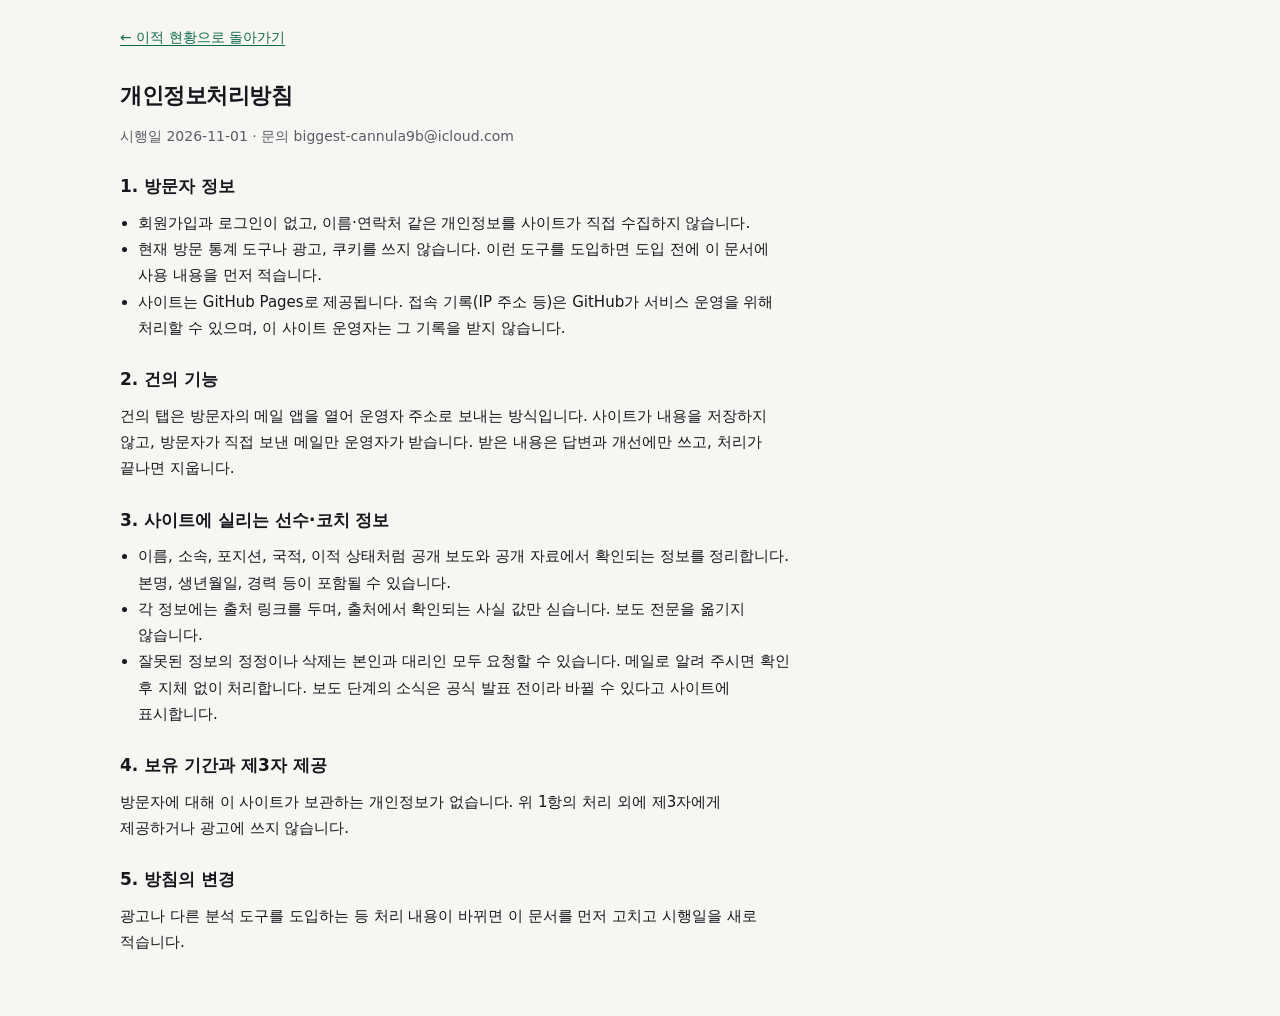
==== privacy/index.html @ 5a1af691 "푸터(출처·비공식 고지·정정 요청), 개인정보처리방침·이용약관 페이지 추가 Co-Authored-By: Claude Sonnet 5.5 <noreply@anthropic.com> " ====
<!doctype html><html lang="ko"><head><meta charset="utf-8"><meta name="viewport" content="width=device-width,initial-scale=1,viewport-fit=cover">
<meta name="robots" content="index,follow">
<meta name="theme-color" content="#F7F6F2" media="(prefers-color-scheme: light)">
<meta name="theme-color" content="#111413" media="(prefers-color-scheme: dark)">
<title>개인정보처리방침 · VCT LFT·FA 현황</title>
<link rel="stylesheet" href="../css/style.css">
</head><body><div class="page"><main class="doc">
<a class="back" href="../">← 이적 현황으로 돌아가기</a>
<h1>개인정보처리방침</h1>
<p class="meta">시행일 2026-11-01 · 문의 biggest-cannula9b@icloud.com</p>

<h2>1. 방문자 정보</h2>
<ul>
<li>회원가입과 로그인이 없고, 이름·연락처 같은 개인정보를 사이트가 직접 수집하지 않습니다.</li>
<li>현재 방문 통계 도구나 광고, 쿠키를 쓰지 않습니다. 이런 도구를 도입하면 도입 전에 이 문서에 사용 내용을 먼저 적습니다.</li>
<li>사이트는 GitHub Pages로 제공됩니다. 접속 기록(IP 주소 등)은 GitHub가 서비스 운영을 위해 처리할 수 있으며, 이 사이트 운영자는 그 기록을 받지 않습니다.</li>
</ul>

<h2>2. 건의 기능</h2>
<p>건의 탭은 방문자의 메일 앱을 열어 운영자 주소로 보내는 방식입니다. 사이트가 내용을 저장하지 않고, 방문자가 직접 보낸 메일만 운영자가 받습니다. 받은 내용은 답변과 개선에만 쓰고, 처리가 끝나면 지웁니다.</p>

<h2>3. 사이트에 실리는 선수·코치 정보</h2>
<ul>
<li>이름, 소속, 포지션, 국적, 이적 상태처럼 공개 보도와 공개 자료에서 확인되는 정보를 정리합니다. 본명, 생년월일, 경력 등이 포함될 수 있습니다.</li>
<li>각 정보에는 출처 링크를 두며, 출처에서 확인되는 사실 값만 싣습니다. 보도 전문을 옮기지 않습니다.</li>
<li>잘못된 정보의 정정이나 삭제는 본인과 대리인 모두 요청할 수 있습니다. 메일로 알려 주시면 확인 후 지체 없이 처리합니다. 보도 단계의 소식은 공식 발표 전이라 바뀔 수 있다고 사이트에 표시합니다.</li>
</ul>

<h2>4. 보유 기간과 제3자 제공</h2>
<p>방문자에 대해 이 사이트가 보관하는 개인정보가 없습니다. 위 1항의 처리 외에 제3자에게 제공하거나 광고에 쓰지 않습니다.</p>

<h2>5. 방침의 변경</h2>
<p>광고나 다른 분석 도구를 도입하는 등 처리 내용이 바뀌면 이 문서를 먼저 고치고 시행일을 새로 적습니다.</p>

</main></div></body></html>
---- css/style.css ----
:root{color-scheme:light} body{margin:0} [hidden]{display:none!important} img{max-width:100%}
/* 방향: 이적 원장(ledger). 종이빛 바탕에 짙은 잉크, 강조는 기존 초록 하나. 장식 대신 굵기 차이와 상태 띠·기호로 훑어 읽게 한다.
   토큰: 글자(--fs-*), 간격(--sp-*), 모서리(--r-*), 터치(--tap), 색. 아래 규칙은 이 변수만 쓴다. 자세한 이유는 docs/design-brief.md. */
:root {
  --fs-1: 13px; --fs-2: 14px; --fs-3: 15px; --fs-4: 17px; --fs-5: 22px; --fs-6: 28px;
  --sp-1: 4px; --sp-2: 8px; --sp-3: 12px; --sp-4: 16px; --sp-5: 24px; --sp-6: 32px; --sp-7: 48px;
  --r-1: 4px; --r-2: 8px; --r-pill: 999px;
  --tap: 36px;
  --wrap: 1040px;
  /* 웹폰트 없이 설치된 한글 글꼴을 쓴다. 외부 요청이 없어 글꼴 때문에 늦거나 바뀌어 보이지 않는다. */
  --font: "Pretendard Variable", "Pretendard", "Apple SD Gothic Neo", "Malgun Gothic", "Noto Sans KR", system-ui, -apple-system, "Segoe UI", sans-serif;
  --mono: ui-monospace, "SFMono-Regular", "Cascadia Mono", Consolas, "Liberation Mono", monospace;

  --bg: #F7F6F2;
  --surface: #FFFFFF;
  --ink: #16181D;
  --mute: #575D66;
  --line: #DEDAD1;
  --accent: #0E6B4E;
  --on-accent: #FFFFFF;
  --open-bg: #FCEBC4; --open-fg: #6B4300; --open-rail: #C08400;
  --signed-bg: #D5EFE2; --signed-fg: #0A5A3A; --signed-rail: #0E6B4E;
  --left-bg: #E4E7EB; --left-fg: #3C4A53; --left-rail: #7B8794;
  --warn-bg: #FBE3DD; --warn-fg: #8A2A12;
}
@media (prefers-color-scheme: dark) {
  :root:not([data-theme="light"]) {
    --bg: #111413; --surface: #1A1E1C; --ink: #E9ECEA; --mute: #A3ABA6; --line: #2E3531;
    --accent: #5FD3A6; --on-accent: #0B1F17;
    --open-bg: #3B2D0C; --open-fg: #F4C873; --open-rail: #E0A93A;
    --signed-bg: #123B2B; --signed-fg: #7ADBAE; --signed-rail: #5FD3A6;
    --left-bg: #262E35; --left-fg: #B8C6CF; --left-rail: #8796A3;
    --warn-bg: #43201A; --warn-fg: #F7B4A3;
    color-scheme: dark;
  }
}
:root[data-theme="dark"] {
  --bg: #111413; --surface: #1A1E1C; --ink: #E9ECEA; --mute: #A3ABA6; --line: #2E3531;
  --accent: #5FD3A6; --on-accent: #0B1F17;
  --open-bg: #3B2D0C; --open-fg: #F4C873; --open-rail: #E0A93A;
  --signed-bg: #123B2B; --signed-fg: #7ADBAE; --signed-rail: #5FD3A6;
  --left-bg: #262E35; --left-fg: #B8C6CF; --left-rail: #8796A3;
  --warn-bg: #43201A; --warn-fg: #F7B4A3;
  color-scheme: dark;
}

body {
  background: var(--bg);
  color: var(--ink);
  font-family: var(--font);
  font-size: var(--fs-3);
  line-height: 1.6;
  word-break: keep-all;
  -webkit-text-size-adjust: 100%;
  padding-block: var(--sp-5) var(--sp-7);
  padding-left: max(var(--sp-4), env(safe-area-inset-left, 0px));
  padding-right: max(var(--sp-4), env(safe-area-inset-right, 0px));
}
.page { max-width: var(--wrap); margin-inline: auto; display: flex; flex-direction: column; gap: var(--sp-4); }
a { color: var(--accent); text-underline-offset: 3px; }
button, input, select { font: inherit; color: inherit; }
button { cursor: pointer; }
:focus-visible { outline: 3px solid var(--accent); outline-offset: 2px; }
@media (prefers-reduced-motion: reduce) { * { scroll-behavior: auto !important; transition: none !important; } }
time, .date { font-variant-numeric: tabular-nums; }

/* ── 머리: 사이트 제목 한 줄과 기준 시각 */
.top { display: flex; flex-wrap: wrap; align-items: baseline; gap: 0 var(--sp-3); }
.site { margin: 0; font-size: var(--fs-5); font-weight: 800; line-height: 1.3; letter-spacing: -0.02em; }
p.site { font-size: var(--fs-2); font-weight: 700; color: var(--mute); letter-spacing: 0; }
.lede { margin: 0; color: var(--mute); font-size: var(--fs-2); }
.lede .more { display: none; }

/* ── 탭: 목록을 내려도 위에 붙어 있다 */
.tabs { position: sticky; top: 0; z-index: 5; display: flex; gap: 0 var(--sp-5); background: var(--bg); border-bottom: 1px solid var(--line); overflow-x: auto; scrollbar-width: none; }
.tabs::-webkit-scrollbar { display: none; }
.tab { flex: none; min-height: 44px; background: none; border: 0; border-bottom: 3px solid transparent; padding: 0 1px; font-size: var(--fs-4); color: var(--mute); font-weight: 500; white-space: nowrap; }
.tab:hover { color: var(--ink); }
.tab[aria-pressed="true"] { color: var(--ink); font-weight: 700; border-bottom-color: var(--accent); }
.tab .n { margin-left: var(--sp-1); font-size: var(--fs-1); font-weight: 400; font-variant-numeric: tabular-nums; }

/* ── 필터: 두 줄. 1줄 상태 칩 + 검색, 2줄 지역 칩 + 정렬 */
.filters { display: flex; flex-direction: column; gap: var(--sp-2); }
.bar { display: flex; flex-wrap: wrap; gap: var(--sp-2) var(--sp-4); align-items: center; justify-content: space-between; }
.chips { display: flex; flex-wrap: wrap; gap: var(--sp-2); min-width: 0; }
.chip { display: inline-flex; align-items: center; gap: 6px; min-height: var(--tap); padding: 0 var(--sp-3); background: var(--surface); border: 1px solid var(--line); border-radius: var(--r-pill); font-size: var(--fs-2); color: var(--ink); white-space: nowrap; }
.chip:hover { border-color: var(--mute); }
.chip[aria-pressed="true"] { background: var(--ink); border-color: var(--ink); color: var(--bg); font-weight: 700; }
.chip .n { font-size: var(--fs-1); font-variant-numeric: tabular-nums; }
.chip .n.new { padding: 0 6px; border-radius: var(--r-pill); background: var(--accent); color: var(--on-accent); font-weight: 700; }
.sum::before { font-size: var(--fs-1); }
.sum.open::before { content: "○"; content: "○" / ""; color: var(--open-fg); }
.sum.signed::before { content: "✓"; content: "✓" / ""; color: var(--signed-fg); }
.sum.left::before { content: "→"; content: "→" / ""; color: var(--left-fg); }
.sum[aria-pressed="true"]::before { color: inherit; }
.search { flex: 0 1 18rem; min-width: 0; width: 100%; min-height: var(--tap); box-sizing: border-box; background: var(--surface); border: 1px solid var(--mute); border-radius: var(--r-1); padding: 0 var(--sp-3) 0 34px; font-size: var(--fs-2);
  background-image: url("data:image/svg+xml,%3Csvg xmlns='http://www.w3.org/2000/svg' width='16' height='16' fill='none' stroke='%23888' stroke-width='2'%3E%3Ccircle cx='7' cy='7' r='5'/%3E%3Cpath d='M11 11l4 4'/%3E%3C/svg%3E"); background-repeat: no-repeat; background-position: 11px 50%; }
.search::placeholder { color: var(--mute); }

/* ── 목록 머리: 지역(또는 날짜)은 탭 아래에 붙고, 팀 머리는 인원 수와 함께 항상 같은 모양 */
.rh { position: sticky; top: 45px; z-index: 4; display: flex; flex-wrap: wrap; align-items: baseline; gap: 0 var(--sp-2); margin: var(--sp-5) 0 0; padding: var(--sp-2) 0; background: var(--bg); border-bottom: 2px solid var(--ink); scroll-margin-top: 45px; }
#view > .rh:first-child, .hint + .rh, .kind + .rh { margin-top: var(--sp-2); }
.rh h2 { margin: 0; font-size: var(--fs-4); font-weight: 800; }
.rh .en, .rh .n { color: var(--mute); font-size: var(--fs-1); }
.rh .n { margin-left: auto; font-variant-numeric: tabular-nums; }
.kind { margin: var(--sp-6) 0 0; font-size: var(--fs-2); font-weight: 700; letter-spacing: .04em; color: var(--mute); }
.hint { margin: 0; color: var(--mute); font-size: var(--fs-2); }
.th { display: flex; align-items: baseline; gap: var(--sp-2); margin: 0; padding: var(--sp-4) 0 var(--sp-1); font-size: var(--fs-2); font-weight: 700; color: var(--mute); letter-spacing: .02em; }
.th a { color: var(--ink); text-decoration: none; }
.th a:hover { text-decoration: underline; }
.th .n { font-weight: 400; font-size: var(--fs-1); font-variant-numeric: tabular-nums; }
/* 팀 공통 배경: 팀 머리 아래 한 번. 왼쪽 선으로 묶고 본문은 --fs-2 로 줄인다. */
.tnote { max-width: 72ch; margin: 0 0 var(--sp-2); padding-left: var(--sp-3); border-left: 2px solid var(--line); color: var(--mute); font-size: var(--fs-2); }
.tnote .detail { margin: 0; font-size: var(--fs-2); line-height: 1.6; }
.tnote .srcs { margin-top: var(--sp-1); }
.tnote + .list > .row:first-child { border-top: 0; }
.tlink { color: var(--mute); font-size: var(--fs-1); }
/* 이동 경로: 출발 → 도착. 도착 팀과 화살표는 한 묶음이라 줄이 바뀌어도 떨어지지 않는다. */
.route { display: block; margin-top: 2px; color: var(--mute); font-size: var(--fs-2); overflow-wrap: anywhere; }
.route a { color: inherit; text-decoration: none; }
.route a:hover { text-decoration: underline; text-underline-offset: 3px; }
.r-from { color: var(--mute); }
.r-next { white-space: nowrap; }
.r-arrow { margin: 0 var(--sp-1); }
.r-to { color: var(--ink); font-weight: 700; }
.r-tag { margin-left: var(--sp-1); padding: 0 6px; border: 1px solid var(--line); border-radius: var(--r-1); font-size: var(--fs-1); }
.dp-route { margin: var(--sp-1) 0 0; font-size: var(--fs-4); font-weight: 700; }
.dp-route .route { margin: 0; font-size: inherit; }
/* 스크린 리더에만 읽힌다. */
.sr { position: absolute; width: 1px; height: 1px; overflow: hidden; clip: rect(0 0 0 0); clip-path: inset(50%); white-space: nowrap; }
.list { list-style: none; margin: 0; padding: 0; }

/* ── 행: 왼쪽 띠(상태색) | 이름·메타 | 상태·날짜, 아래에 본문과 출처 줄 */
.row { position: relative; display: grid; grid-template-columns: minmax(0, 1fr) auto; gap: 2px var(--sp-4); align-items: baseline; padding: var(--sp-3) 0 var(--sp-3) var(--sp-4); border-top: 1px solid var(--line); }
.th + .list > .row:first-child, .rh + .list > .row:first-child { border-top: 0; }
.row::before { content: ""; position: absolute; left: 0; top: var(--sp-3); bottom: var(--sp-3); width: 3px; border-radius: 2px; background: var(--rail, var(--line)); }
.row.s-open { --rail: var(--open-rail); }
.row.s-signed { --rail: var(--signed-rail); }
.row.s-reported { --rail: var(--mute); }
.row.s-left { --rail: var(--left-rail); }
.main { min-width: 0; overflow-wrap: anywhere; }
.name { font-size: var(--fs-4); font-weight: 700; }
.team, .reg { margin-left: var(--sp-2); color: var(--mute); font-size: var(--fs-2); }
.meta { display: block; color: var(--mute); font-size: var(--fs-2); }
a.name { color: inherit; text-decoration: none; }
a.team { color: var(--mute); text-decoration: none; }
a.name:hover, a.team:hover { text-decoration: underline; text-underline-offset: 3px; }
.state { display: flex; flex-wrap: wrap; justify-content: flex-end; align-items: center; gap: var(--sp-1) var(--sp-2); text-align: right; }
.pill { display: inline-flex; align-items: center; gap: 5px; padding: 1px 10px; border-radius: var(--r-pill); font-size: var(--fs-1); font-weight: 700; line-height: 1.6; background: var(--bg-c); color: var(--fg-c); }
.pill.open { --bg-c: var(--open-bg); --fg-c: var(--open-fg); }
.pill.open::before { content: "○"; content: "○" / ""; }
.pill.signed { --bg-c: var(--signed-bg); --fg-c: var(--signed-fg); }
.pill.signed::before { content: "✓"; content: "✓" / ""; }
/* 합류 보도: 확정 초록을 쓰지 않고 중립색 점선 테두리 + ◇ */
.pill.signed.reported { --bg-c: transparent; --fg-c: var(--ink); outline: 1px dashed var(--mute); outline-offset: -1px; }
.pill.signed.reported::before { content: "◇"; content: "◇" / ""; }
.pill.left { --bg-c: var(--left-bg); --fg-c: var(--left-fg); }
.pill.left::before { content: "→"; content: "→" / ""; }
.pill.unknown { --bg-c: transparent; --fg-c: var(--ink); outline: 1px dashed var(--ink); outline-offset: -1px; }
.pill.unknown::before { content: "?"; content: "?" / ""; }
.tag { font-size: var(--fs-1); color: var(--mute); border: 1px solid var(--line); border-radius: var(--r-1); padding: 0 6px; }
.date { font-size: var(--fs-1); color: var(--mute); }
.date.new { color: var(--accent); font-weight: 700; }
.date.new::before { content: ""; display: inline-block; width: 7px; height: 7px; margin-right: 6px; border-radius: 50%; background: currentColor; vertical-align: 1px; }
.detail { grid-column: 1 / -1; margin: var(--sp-1) 0 0; max-width: 72ch; font-size: var(--fs-3); line-height: 1.65; overflow-wrap: anywhere; }
/* 출처 줄: 본문에서 떼어 낸 출처·시각·교차 확인과 출처 링크 */
.srcs { grid-column: 1 / -1; display: flex; flex-wrap: wrap; align-items: center; gap: var(--sp-1) var(--sp-2); margin: var(--sp-1) 0 0; font-size: var(--fs-1); color: var(--mute); }
.srcs > * { display: inline-flex; flex-wrap: wrap; align-items: baseline; gap: 4px; }
.srcs b { font-weight: 700; }
.srcs a { color: var(--accent); }
.srcs > * + *::before { content: "·"; content: "·" / ""; margin-right: var(--sp-1); }

/* 지켜볼 팀: 종류 배지, 확정 도장, 확인 날짜 */
.row.watch { padding-left: 0; }
.row.watch::before { display: none; }
.wk { display: inline-block; margin-right: var(--sp-2); padding: 0 8px; border-radius: var(--r-1); font-size: var(--fs-1); font-weight: 700; vertical-align: 2px; background: var(--left-bg); color: var(--left-fg); }
.wk.withdraw { background: var(--warn-bg); color: var(--warn-fg); }
.wk.dropped { background: var(--open-bg); color: var(--open-fg); }
.wk.joining { background: var(--signed-bg); color: var(--signed-fg); }
.ok { display: inline-flex; align-items: center; gap: 4px; padding: 0 8px; border: 2px solid var(--accent); border-radius: var(--r-1); color: var(--accent); font-size: var(--fs-1); font-weight: 800; }
.ok::before { content: "✓"; content: "✓" / ""; }
.chk { font-family: var(--mono); font-size: var(--fs-1); color: var(--mute); }
.lbl { display: inline-block; margin-right: var(--sp-2); padding: 0 6px; border: 1px solid var(--line); border-radius: var(--r-1); font-size: var(--fs-1); font-weight: 700; color: var(--mute); }

/* 일정 */
.row.sch { grid-template-columns: 11rem minmax(0, 1fr); padding-left: 0; }
.row.sch::before { display: none; }
.row.sch .when { font-weight: 700; font-variant-numeric: tabular-nums; overflow-wrap: anywhere; }
.row.sch .detail { grid-column: 2; margin: 0; }
.row.sch .detail .src { color: var(--mute); font-size: var(--fs-1); }
.dd { display: inline-block; margin-top: var(--sp-1); padding: 0 7px; border-radius: var(--r-1); font-size: var(--fs-1); font-weight: 700; background: var(--left-bg); color: var(--left-fg); }
.dd.soon { background: var(--open-bg); color: var(--open-fg); }
.dd.now { background: var(--accent); color: var(--on-accent); }
.row.sch .when .dd { display: table; }
.row.sch.past .when, .row.sch.past .detail { opacity: .65; }

.empty { margin-top: var(--sp-5); padding-top: var(--sp-3); border-top: 2px solid var(--ink); color: var(--mute); }
.notes { border-top: 1px solid var(--line); padding-top: var(--sp-3); color: var(--mute); font-size: var(--fs-2); }
.notes ul { margin: 0; padding-left: 1.1em; display: flex; flex-direction: column; gap: var(--sp-1); }
.note-lfx { display: none; }
.site-foot { border-top: 1px solid var(--line); padding-top: var(--sp-3); padding-bottom: 56px; color: var(--mute); font-size: var(--fs-1); line-height: 1.6; display: flex; flex-direction: column; gap: var(--sp-2); }
.site-foot p { margin: 0; }
.site-foot .legal { font-size: var(--fs-2); }
.doc { max-width: 680px; line-height: 1.75; }
.doc h1 { font-size: var(--fs-5); margin: 0 0 var(--sp-2); letter-spacing: -0.02em; }
.doc h2 { font-size: var(--fs-4); margin: var(--sp-5) 0 var(--sp-2); }
.doc p, .doc ul { margin: 0 0 var(--sp-3); }
.doc ul { padding-left: 1.2em; }
.doc .meta { color: var(--mute); font-size: var(--fs-2); }
.doc .back { display: inline-block; margin-bottom: var(--sp-4); }

/* 건의 */
.sg { display: flex; flex-direction: column; gap: var(--sp-4); max-width: 560px; margin-top: var(--sp-2); }
.sg label { display: flex; flex-direction: column; gap: 6px; font-weight: 700; font-size: var(--fs-2); }
.sg select, .sg textarea, .sg input { width: 100%; min-height: var(--tap); box-sizing: border-box; background: var(--surface); border: 1px solid var(--mute); border-radius: var(--r-1); padding: 9px 11px; font-size: var(--fs-3); font-weight: 400; }
.sg textarea { min-height: 8.5rem; resize: vertical; line-height: 1.6; }
.sg .btns { display: flex; flex-wrap: wrap; gap: 10px; align-items: center; }
.btn { display: inline-flex; align-items: center; min-height: var(--tap); box-sizing: border-box; background: var(--ink); color: var(--bg); border: 1px solid var(--ink); border-radius: var(--r-1); padding: 0 var(--sp-4); font-weight: 700; font-size: var(--fs-3); text-decoration: none; }
.btn.alt { background: transparent; color: var(--ink); }
.btn[aria-disabled="true"] { opacity: .4; pointer-events: none; }
.linkbtn { background: none; border: 0; padding: 0; min-height: var(--tap); color: var(--accent); font-size: inherit; text-decoration: underline; text-underline-offset: 3px; }
.addr { font-weight: 700; user-select: all; overflow-wrap: anywhere; }

/* 맨 위로·바로가기 */
.dock { position: fixed; z-index: 6; right: max(var(--sp-4), env(safe-area-inset-right, 0px)); bottom: max(var(--sp-4), env(safe-area-inset-bottom, 0px)); display: flex; gap: var(--sp-2); }
.dock select, .totop { min-height: 44px; border: 1px solid var(--ink); border-radius: var(--r-pill); background: var(--surface); color: var(--ink); box-shadow: 0 2px 8px rgba(0, 0, 0, .18); }
.dock select { max-width: 13rem; padding: 0 var(--sp-3); font-size: var(--fs-2); }
.totop { min-width: 44px; font-size: var(--fs-4); font-weight: 700; }

/* ── 상세(인물·팀) */
.detail-page { display: flex; flex-direction: column; gap: var(--sp-5); }
.back { align-self: flex-start; display: inline-flex; align-items: center; min-height: var(--tap); font-size: var(--fs-2); }
.dp-head { display: grid; grid-template-columns: auto minmax(0, 1fr); gap: var(--sp-2) var(--sp-4); align-items: center; padding-bottom: var(--sp-4); border-bottom: 2px solid var(--ink); }
.dp-head > :not(.mono) { grid-column: 2; }
.dp-head > .dp-links, .dp-head > .dp-note { grid-column: 1 / -1; }
.mono { grid-row: 1 / span 2; display: grid; place-items: center; width: 56px; height: 56px; border-radius: var(--r-2); background: var(--ink); color: var(--bg); font-size: var(--fs-5); font-weight: 800; letter-spacing: -0.04em; text-transform: uppercase; }
.dp-name { margin: 0; font-size: var(--fs-6); font-weight: 800; line-height: 1.2; letter-spacing: -0.02em; overflow-wrap: anywhere; }
.dp-real { margin: 0; font-size: var(--fs-3); font-weight: 400; letter-spacing: 0; color: var(--mute); }
.dp-state { display: flex; flex-wrap: wrap; align-items: center; gap: var(--sp-1) var(--sp-2); }
.dp-note { margin: 0; color: var(--mute); font-size: var(--fs-2); }
.dp-box { margin: 0; padding: var(--sp-3) var(--sp-4); border-radius: var(--r-1); background: var(--warn-bg); color: var(--warn-fg); font-weight: 700; }
/* 정보 칸: 사람마다 같은 칸 수. 값이 없으면 "미공개" 를 흐리게 */
.dp-info { display: grid; grid-template-columns: repeat(3, minmax(0, 1fr)); gap: 1px; margin: 0; background: var(--line); border: 1px solid var(--line); border-radius: var(--r-1); overflow: hidden; }
.dp-info.c4 { grid-template-columns: repeat(4, minmax(0, 1fr)); }
.dp-info > div { padding: var(--sp-2) var(--sp-3); background: var(--surface); min-width: 0; }
.dp-info dt { font-size: var(--fs-1); color: var(--mute); }
.dp-info dd { margin: 0; font-weight: 700; overflow-wrap: anywhere; font-variant-numeric: tabular-nums; }
.dp-info dd.na { color: var(--mute); font-weight: 400; }
.dp-sec h2 { margin: 0 0 var(--sp-2); font-size: var(--fs-4); font-weight: 800; }
.dp-list { list-style: none; margin: 0; padding: 0; }
.dp-row { padding: var(--sp-3) 0; border-top: 1px solid var(--line); }
.dp-row:first-child { border-top: 0; padding-top: 0; }
.dp-meta { margin: 0; color: var(--mute); font-size: var(--fs-1); font-variant-numeric: tabular-nums; }
.dp-line { margin: 2px 0 0; max-width: 72ch; line-height: 1.65; overflow-wrap: anywhere; }
.dp-line .pill, .dp-line .tag { margin-right: var(--sp-2); }
.dp-links { margin: 0; display: flex; flex-wrap: wrap; align-items: center; gap: var(--sp-1) var(--sp-4); font-size: var(--fs-2); }
.dp-links .lic { color: var(--mute); font-size: var(--fs-1); }
.dp-move { padding: var(--sp-3) var(--sp-4); background: var(--surface); border: 1px solid var(--line); border-radius: var(--r-1); }
.dp-move-title { margin: 0 0 var(--sp-2); font-size: var(--fs-4); font-weight: 700; }
.dp-facts { list-style: none; margin: 0; padding: 0; display: flex; flex-direction: column; gap: var(--sp-1); font-size: var(--fs-2); font-variant-numeric: tabular-nums; }
.dp-facts a { margin-left: var(--sp-2); white-space: nowrap; }
.dp-teams { list-style: none; margin: 0; padding: 0; }
.dp-team { padding: var(--sp-2) 0; border-top: 1px solid var(--line); }
.dp-team:first-child { border-top: 0; padding-top: 0; }
.dp-team > a { font-weight: 700; }
.dp-facts-inline { margin-left: 6px; color: var(--mute); font-size: var(--fs-2); }
.dp-off { display: inline-block; padding: 0 8px; border-radius: var(--r-1); font-size: var(--fs-1); font-weight: 700; background: var(--warn-bg); color: var(--warn-fg); }
/* 경력: 진행 중 칸은 면 배경, 강조 점, "진행 중" 라벨 */
.dp-career { list-style: none; margin: 0; padding: 0 0 0 var(--sp-5); border-left: 2px solid var(--line); display: flex; flex-direction: column; gap: var(--sp-2); }
.dp-cr { position: relative; display: flex; flex-wrap: wrap; align-items: baseline; gap: 2px var(--sp-3); padding: var(--sp-1) 0; }
.dp-cr::before { content: ""; position: absolute; left: -31px; top: .7em; width: 10px; height: 10px; border-radius: 50%; border: 2px solid var(--mute); background: var(--bg); }
.dp-cr.now { padding: var(--sp-2) var(--sp-3); margin-left: calc(-1 * var(--sp-3)); background: var(--signed-bg); border-radius: var(--r-1); }
.dp-cr.now::before { left: -19px; top: 1.1em; border-color: var(--accent); background: var(--accent); }
.dp-cr-when { min-width: 9.5rem; color: var(--mute); font-size: var(--fs-2); font-family: var(--mono); }
.dp-cr.now .dp-cr-when, .dp-cr.now a { color: var(--signed-fg); font-weight: 700; }
.dp-cr-role { color: var(--mute); font-size: var(--fs-2); }
.dp-cr.now .dp-cr-role { color: var(--signed-fg); }
.dp-now { padding: 0 8px; border-radius: var(--r-pill); background: var(--accent); color: var(--on-accent); font-size: var(--fs-1); font-weight: 700; }
.dp-people { list-style: none; margin: 0; padding: 0; }
.dp-people li { padding: var(--sp-2) 0; border-top: 1px solid var(--line); overflow-wrap: anywhere; }
.dp-people li:first-child { border-top: 0; padding-top: 0; }

/* ── 모바일 */
@media (max-width: 600px) {
  :root { --tap: 44px; }
  body { padding-block: var(--sp-3) var(--sp-7); }
  .page { gap: var(--sp-3); }
  .page > *, .filters > *, .bar > * { min-width: 0; }
  .site { font-size: 19px; }
  .lede .intro { display: none; }
  .lede { font-size: var(--fs-1); }
  .note-lfx { display: list-item; }
  /* 가로로 넘치는 줄은 한 줄 스크롤. 오른쪽 끝이 흐려지면 더 있다는 뜻 */
  .tabs, .chips, .bar.b2 { flex-wrap: nowrap; overflow-x: auto; overscroll-behavior-x: contain; scrollbar-width: none; margin-inline: calc(-1 * var(--sp-4)); padding-inline: var(--sp-4) var(--sp-6); -webkit-mask-image: linear-gradient(to right, #000 calc(100% - 32px), transparent); mask-image: linear-gradient(to right, #000 calc(100% - 32px), transparent); }
  .chips::-webkit-scrollbar, .bar.b2::-webkit-scrollbar { display: none; }
  .tabs { gap: 0 var(--sp-4); }
  .tab { font-size: var(--fs-3); }
  .chip { flex: none; }
  .bar { flex-direction: column; flex-wrap: nowrap; align-items: stretch; gap: var(--sp-2); }
  .bar.b1 { flex-direction: column-reverse; }
  .bar.b2 { flex-direction: row; justify-content: flex-start; }
  .bar.b2 .chips { flex: none; overflow: visible; margin: 0; padding: 0; -webkit-mask-image: none; mask-image: none; }
  .search { flex: none; font-size: 16px; }
  .sg select, .sg textarea, .sg input { font-size: 16px; }
  .rh { top: 44px; scroll-margin-top: 44px; }
  /* 한 열: DOM 순서(이름, 상태, 본문, 출처 줄) 그대로 쌓는다 */
  .row { display: flex; flex-direction: column; align-items: stretch; gap: 2px; }
  .state { justify-content: flex-start; text-align: left; }
  .dp-info, .dp-info.c4 { grid-template-columns: repeat(2, minmax(0, 1fr)); }
  .dp-name { font-size: 24px; }
  .mono { width: 48px; height: 48px; font-size: 19px; }
  .dp-cr-when { min-width: 0; }
  .dp-links a { min-height: 44px; display: inline-flex; align-items: center; }
}
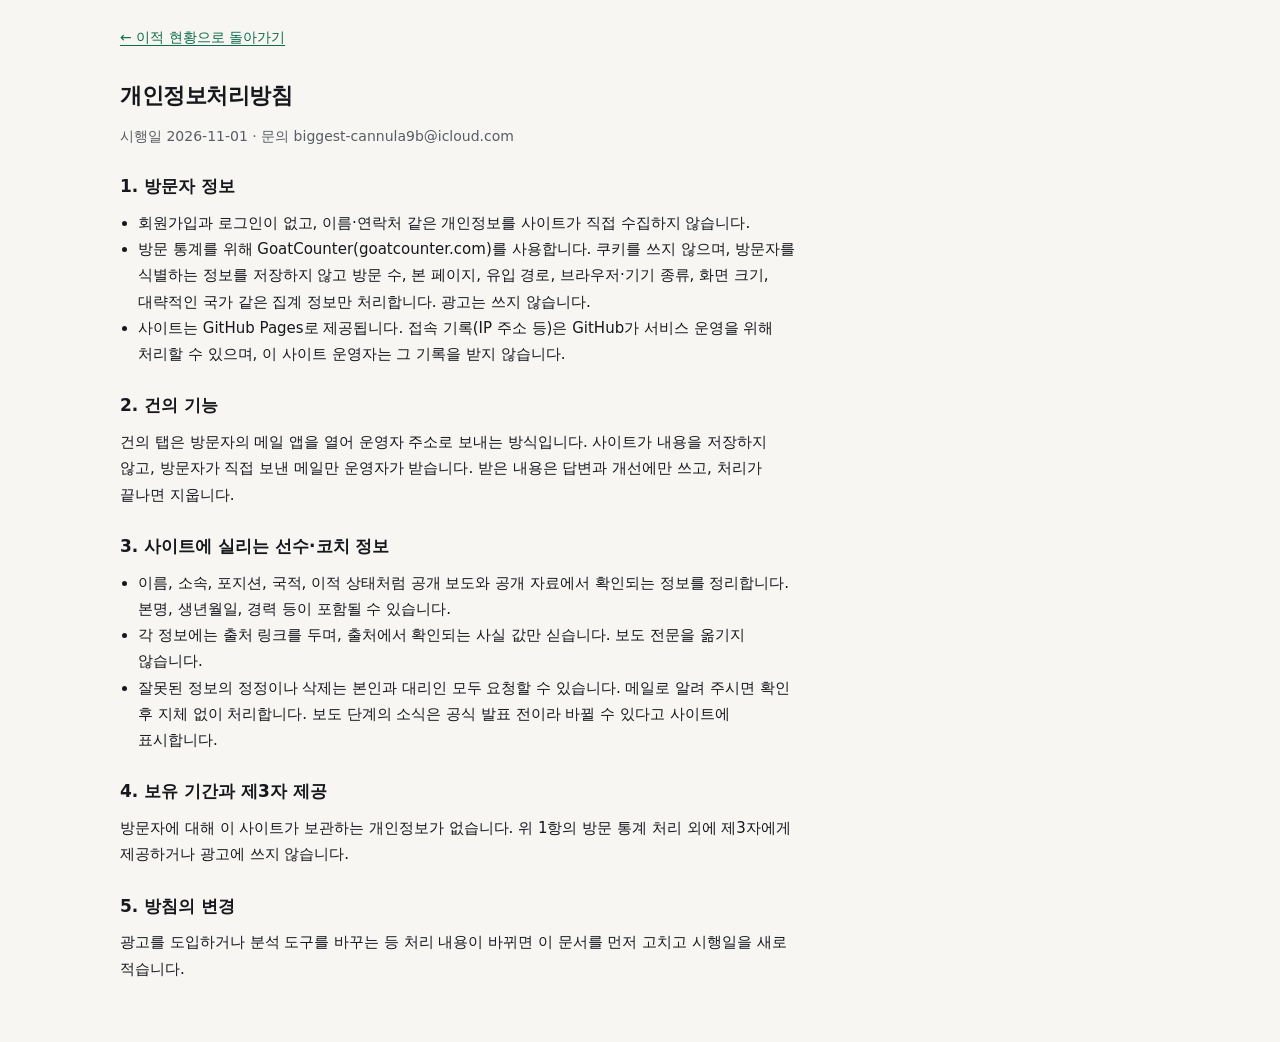
==== commit 1a6d1f96: "방문 통계: GoatCounter 스니펫과 개인정보처리방침 문구 Co-Authored-By: Claude Sonnet 5.5 <noreply@anthropic.com> Claude" ====
--- a/privacy/index.html
+++ b/privacy/index.html
@@ -12,7 +12,7 @@
 <h2>1. 방문자 정보</h2>
 <ul>
 <li>회원가입과 로그인이 없고, 이름·연락처 같은 개인정보를 사이트가 직접 수집하지 않습니다.</li>
-<li>현재 방문 통계 도구나 광고, 쿠키를 쓰지 않습니다. 이런 도구를 도입하면 도입 전에 이 문서에 사용 내용을 먼저 적습니다.</li>
+<li>방문 통계를 위해 GoatCounter(goatcounter.com)를 사용합니다. 쿠키를 쓰지 않으며, 방문자를 식별하는 정보를 저장하지 않고 방문 수, 본 페이지, 유입 경로, 브라우저·기기 종류, 화면 크기, 대략적인 국가 같은 집계 정보만 처리합니다. 광고는 쓰지 않습니다.</li>
 <li>사이트는 GitHub Pages로 제공됩니다. 접속 기록(IP 주소 등)은 GitHub가 서비스 운영을 위해 처리할 수 있으며, 이 사이트 운영자는 그 기록을 받지 않습니다.</li>
 </ul>
 
@@ -27,9 +27,9 @@
 </ul>
 
 <h2>4. 보유 기간과 제3자 제공</h2>
-<p>방문자에 대해 이 사이트가 보관하는 개인정보가 없습니다. 위 1항의 처리 외에 제3자에게 제공하거나 광고에 쓰지 않습니다.</p>
+<p>방문자에 대해 이 사이트가 보관하는 개인정보가 없습니다. 위 1항의 방문 통계 처리 외에 제3자에게 제공하거나 광고에 쓰지 않습니다.</p>
 
 <h2>5. 방침의 변경</h2>
-<p>광고나 다른 분석 도구를 도입하는 등 처리 내용이 바뀌면 이 문서를 먼저 고치고 시행일을 새로 적습니다.</p>
+<p>광고를 도입하거나 분석 도구를 바꾸는 등 처리 내용이 바뀌면 이 문서를 먼저 고치고 시행일을 새로 적습니다.</p>
 
 </main></div></body></html>
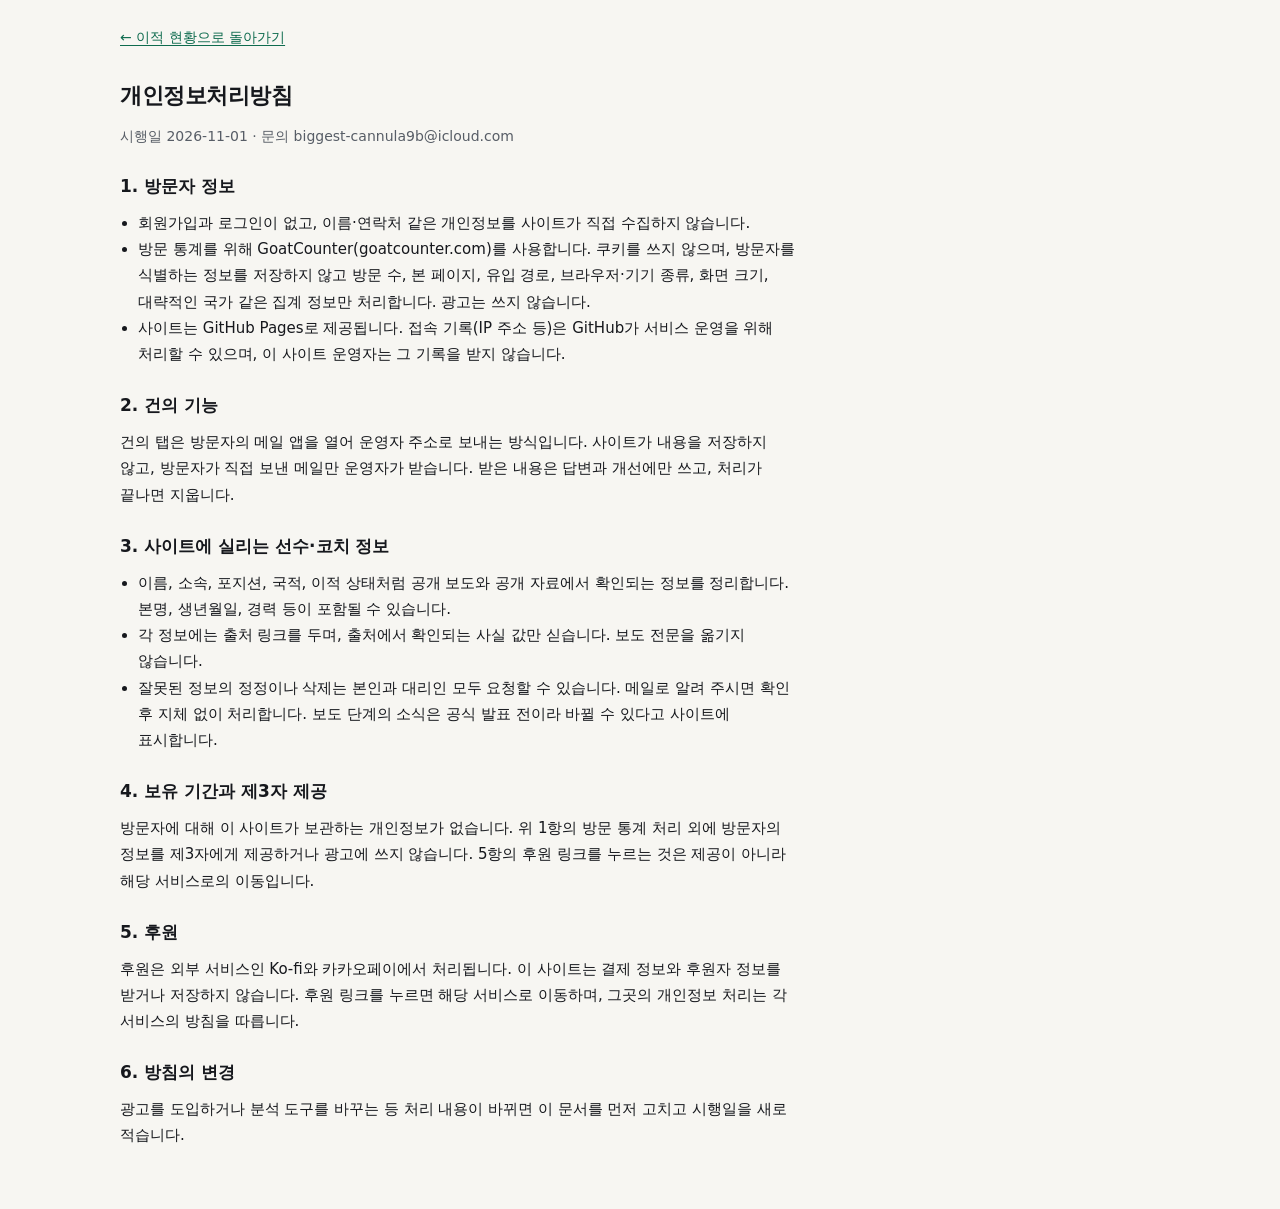
==== commit 2e61fd0f: "후원 링크: 푸터 문단, 개인정보처리방침·이용약관에 후원 항목 - index.html 푸터에 후원 문단(Ko-fi, 카카오페이 송금 일반 링크). 개인정보처리방침·이용약관 링크 바" ====
--- a/privacy/index.html
+++ b/privacy/index.html
@@ -27,9 +27,12 @@
 </ul>
 
 <h2>4. 보유 기간과 제3자 제공</h2>
-<p>방문자에 대해 이 사이트가 보관하는 개인정보가 없습니다. 위 1항의 방문 통계 처리 외에 제3자에게 제공하거나 광고에 쓰지 않습니다.</p>
+<p>방문자에 대해 이 사이트가 보관하는 개인정보가 없습니다. 위 1항의 방문 통계 처리 외에 방문자의 정보를 제3자에게 제공하거나 광고에 쓰지 않습니다. 5항의 후원 링크를 누르는 것은 제공이 아니라 해당 서비스로의 이동입니다.</p>
 
-<h2>5. 방침의 변경</h2>
+<h2>5. 후원</h2>
+<p>후원은 외부 서비스인 Ko-fi와 카카오페이에서 처리됩니다. 이 사이트는 결제 정보와 후원자 정보를 받거나 저장하지 않습니다. 후원 링크를 누르면 해당 서비스로 이동하며, 그곳의 개인정보 처리는 각 서비스의 방침을 따릅니다.</p>
+
+<h2>6. 방침의 변경</h2>
 <p>광고를 도입하거나 분석 도구를 바꾸는 등 처리 내용이 바뀌면 이 문서를 먼저 고치고 시행일을 새로 적습니다.</p>
 
 </main></div></body></html>
--- a/css/style.css
+++ b/css/style.css
@@ -197,6 +197,11 @@
 .empty { margin-top: var(--sp-5); padding-top: var(--sp-3); border-top: 2px solid var(--ink); color: var(--mute); }
 .notes { border-top: 1px solid var(--line); padding-top: var(--sp-3); color: var(--mute); font-size: var(--fs-2); }
 .notes ul { margin: 0; padding-left: 1.1em; display: flex; flex-direction: column; gap: var(--sp-1); }
+/* 푸터: 후원 링크만. 눈에 띄는 버튼이 아니라 본문 아래 작은 글이다. */
+/* 아래 여백은 고정 바로가기(.dock: 바닥에서 16px + 높이 44px)가 글을 가리지 않게 비운다. */
+.site-foot { margin-top: var(--sp-6); padding-top: var(--sp-3); padding-bottom: calc(44px + var(--sp-6)); border-top: 1px solid var(--line); color: var(--mute); font-size: var(--fs-1); }
+.site-foot .support { margin: 0; }
+.site-foot a { color: var(--mute); text-decoration: underline; text-underline-offset: 3px; }
 .note-lfx { display: none; }
 .site-foot { border-top: 1px solid var(--line); padding-top: var(--sp-3); padding-bottom: 56px; color: var(--mute); font-size: var(--fs-1); line-height: 1.6; display: flex; flex-direction: column; gap: var(--sp-2); }
 .site-foot p { margin: 0; }
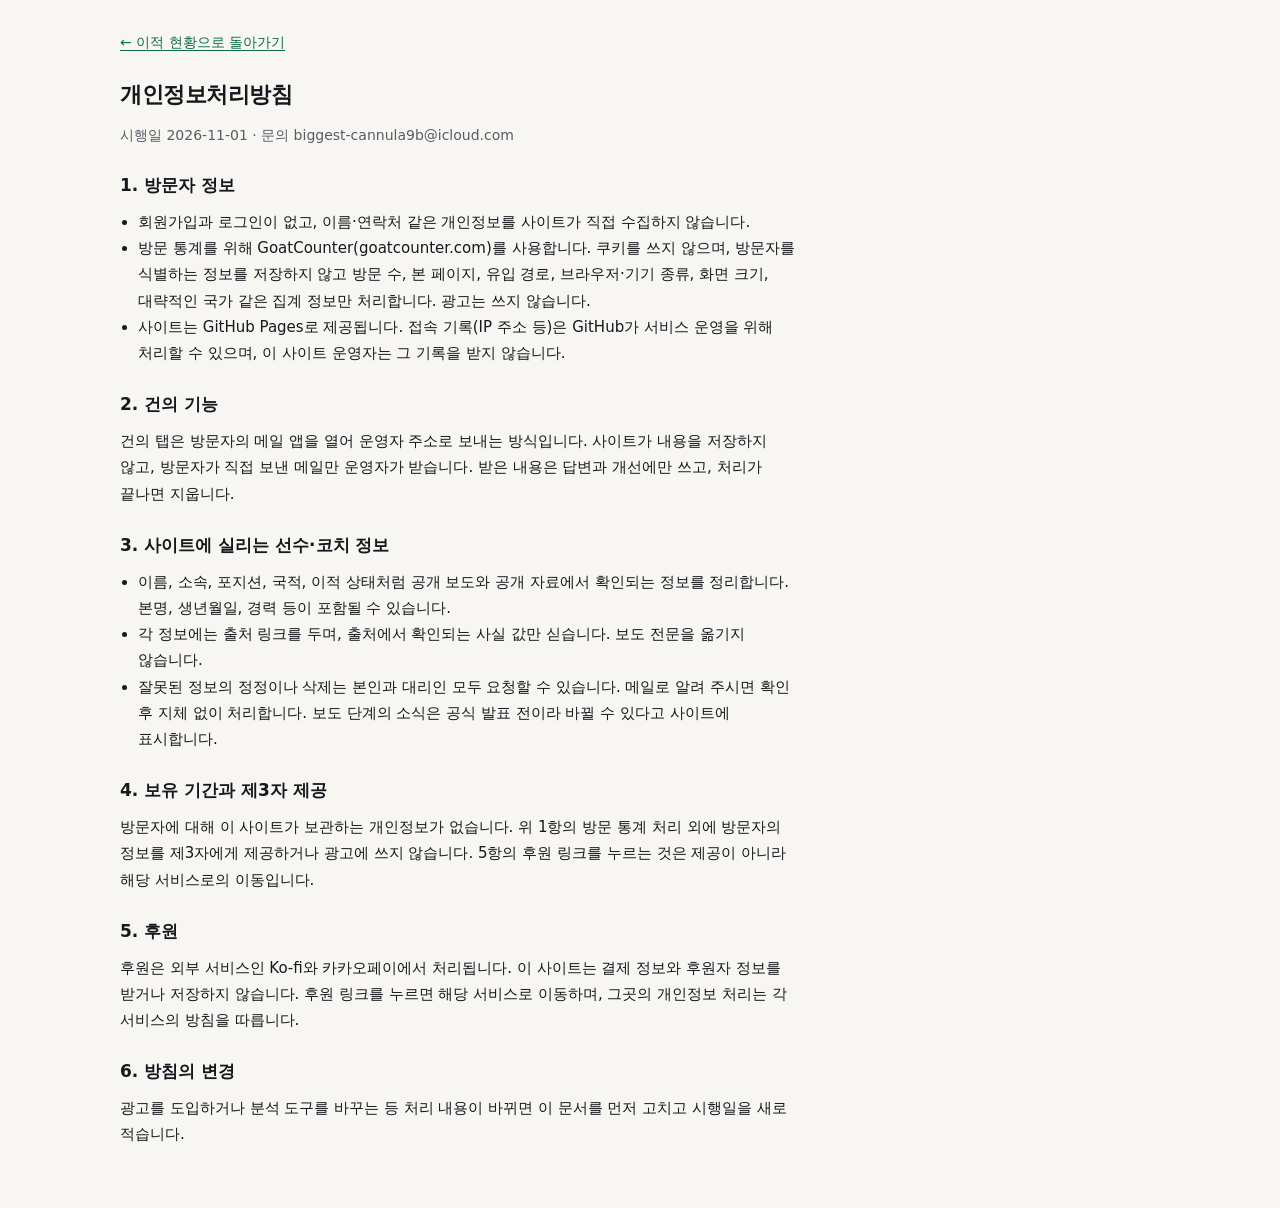
==== commit 3f68d5a8: "feat: add Cloudflare Web Analytics" ====
--- a/privacy/index.html
+++ b/privacy/index.html
@@ -35,4 +35,4 @@
 <h2>6. 방침의 변경</h2>
 <p>광고를 도입하거나 분석 도구를 바꾸는 등 처리 내용이 바뀌면 이 문서를 먼저 고치고 시행일을 새로 적습니다.</p>
 
-</main></div></body></html>
+</main></div><!-- Cloudflare Web Analytics --><script type='module' src='https://static.cloudflareinsights.com/beacon.min.js' data-cf-beacon='{"token": "d962699d53dd49588658760e139e1fe2"}'></script><!-- End Cloudflare Web Analytics --></body></html>
--- a/css/style.css
+++ b/css/style.css
@@ -1,319 +1,371 @@
-:root{color-scheme:light} body{margin:0} [hidden]{display:none!important} img{max-width:100%}
+:root{color-scheme:light} [hidden]{display:none!important} img{max-width:100%}
 /* 방향: 이적 원장(ledger). 종이빛 바탕에 짙은 잉크, 강조는 기존 초록 하나. 장식 대신 굵기 차이와 상태 띠·기호로 훑어 읽게 한다.
-   토큰: 글자(--fs-*), 간격(--sp-*), 모서리(--r-*), 터치(--tap), 색. 아래 규칙은 이 변수만 쓴다. 자세한 이유는 docs/design-brief.md. */
+   토큰 3층(16회차 D-1): 1층 기본값(:root 와 다크 블록: 글자·간격·모서리·터치·원색) → 2층 의미(:root 에서 한 번만: --text-*, --space-*, --radius-*, --color-*, --status-*) → 3층 컴포넌트(규칙 맨 위의 --name 선언).
+   :root 와 테마 블록 밖에서는 2층·3층 토큰만 쓴다. 자세한 규칙은 docs/디자인/design-brief.md "토큰". */
 :root {
+  /* 1층 기본값: 글자 크기, 간격, 모서리, 터치 크기, 원색(라이트). 테마에 따라 바뀌는 값은 아래 다크 블록이 다시 쓴다. */
   --fs-1: 13px; --fs-2: 14px; --fs-3: 15px; --fs-4: 17px; --fs-5: 22px; --fs-6: 28px;
+  --fs-team: 19px; --fs-region: var(--fs-5); --fs-site: 19px; --fs-hero: 24px;
   --sp-1: 4px; --sp-2: 8px; --sp-3: 12px; --sp-4: 16px; --sp-5: 24px; --sp-6: 32px; --sp-7: 48px;
   --r-1: 4px; --r-2: 8px; --r-pill: 999px;
   --tap: 36px;
+  --neutral-0: #FFFFFF; --neutral-50: #F7F6F2; --neutral-200: #DEDAD1; --neutral-600: #575D66; --neutral-900: #16181D;
+  --neutral-float: #FFFFFF; --neutral-mono: #16181D; --neutral-mono-fg: #F7F6F2;
+  --green-600: #0E6B4E; --green-on: #FFFFFF; --green-100: #D5EFE2; --green-900: #0A5A3A;
+  --amber-100: #FCEBC4; --amber-900: #6B4300; --amber-600: #C08400;
+  --slate-100: #E4E7EB; --slate-800: #3C4A53; --slate-400: #7B8794;
+  --red-100: #FBE3DD; --red-900: #8A2A12;
+  --shadow-float-prim: 0 2px 8px rgba(22, 24, 29, .14);
+  /* 고정 요소의 높이·위치. 구역 머리는 탭 바 바로 밑에 붙인다: 틈이 생기면 행이 비쳐 보이므로 탭 높이와 같게 둔다. */
+  --tab-h: 44px; --tabs-h: var(--tab-h);
+  --dock-h: var(--tap);
+  --dock-bottom: max(var(--sp-4), env(safe-area-inset-bottom, 0px));
+  --dock-right: max(var(--sp-4), env(safe-area-inset-right, 0px));
   --wrap: 1040px;
   /* 웹폰트 없이 설치된 한글 글꼴을 쓴다. 외부 요청이 없어 글꼴 때문에 늦거나 바뀌어 보이지 않는다. */
   --font: "Pretendard Variable", "Pretendard", "Apple SD Gothic Neo", "Malgun Gothic", "Noto Sans KR", system-ui, -apple-system, "Segoe UI", sans-serif;
   --mono: ui-monospace, "SFMono-Regular", "Cascadia Mono", Consolas, "Liberation Mono", monospace;
 
-  --bg: #F7F6F2;
-  --surface: #FFFFFF;
-  --ink: #16181D;
-  --mute: #575D66;
-  --line: #DEDAD1;
-  --accent: #0E6B4E;
-  --on-accent: #FFFFFF;
-  --open-bg: #FCEBC4; --open-fg: #6B4300; --open-rail: #C08400;
-  --signed-bg: #D5EFE2; --signed-fg: #0A5A3A; --signed-rail: #0E6B4E;
-  --left-bg: #E4E7EB; --left-fg: #3C4A53; --left-rail: #7B8794;
-  --warn-bg: #FBE3DD; --warn-fg: #8A2A12;
+  /* 2층 의미 토큰: 규칙은 이 이름만 쓴다. 값은 1층을 가리키므로 다크 모드에서는 1층 값만 바뀐다. */
+  --text-meta: var(--fs-1); --text-small: var(--fs-2); --text-body: var(--fs-3); --text-name: var(--fs-4);
+  --text-title: var(--fs-5); --text-display: var(--fs-6); --text-region: var(--fs-region); --text-team: var(--fs-team);
+  --text-site: var(--fs-site); --text-hero: var(--fs-hero);
+  --space-xs: var(--sp-1); --space-s: var(--sp-2); --space-m: var(--sp-3); --space-l: var(--sp-4);
+  --space-xl: var(--sp-5); --space-2xl: var(--sp-6); --space-3xl: var(--sp-7);
+  --radius-s: var(--r-1); --radius-m: var(--r-2); --radius-pill: var(--r-pill);
+  --control-h: var(--tap); --link-underline-offset: 3px;
+  --color-bg: var(--neutral-50); --surface: var(--neutral-0); --surface-float: var(--neutral-float);
+  --color-ink: var(--neutral-900); --color-mute: var(--neutral-600); --color-line: var(--neutral-200); --color-line-strong: var(--neutral-600);
+  --color-accent: var(--green-600); --color-on-accent: var(--green-on);
+  --color-mono-bg: var(--neutral-mono); --color-mono-fg: var(--neutral-mono-fg);
+  --status-open-bg: var(--amber-100); --status-open-fg: var(--amber-900); --status-open-rail: var(--amber-600);
+  --status-signed-bg: var(--green-100); --status-signed-fg: var(--green-900); --status-signed-rail: var(--green-600);
+  --status-left-bg: var(--slate-100); --status-left-fg: var(--slate-800); --status-left-rail: var(--slate-400);
+  --status-warn-bg: var(--red-100); --status-warn-fg: var(--red-900);
+  /* 떠 있는 컨트롤(막대): 테두리는 본문 글자색 수준, 면은 바탕보다 살짝 밝게, 그림자는 라이트에서만 */
+  --shadow-float: var(--shadow-float-prim);
 }
 @media (prefers-color-scheme: dark) {
   :root:not([data-theme="light"]) {
-    --bg: #111413; --surface: #1A1E1C; --ink: #E9ECEA; --mute: #A3ABA6; --line: #2E3531;
-    --accent: #5FD3A6; --on-accent: #0B1F17;
-    --open-bg: #3B2D0C; --open-fg: #F4C873; --open-rail: #E0A93A;
-    --signed-bg: #123B2B; --signed-fg: #7ADBAE; --signed-rail: #5FD3A6;
-    --left-bg: #262E35; --left-fg: #B8C6CF; --left-rail: #8796A3;
-    --warn-bg: #43201A; --warn-fg: #F7B4A3;
+    --neutral-0: #1A1E1C; --neutral-50: #111413; --neutral-200: #2E3531; --neutral-600: #A3ABA6; --neutral-900: #E9ECEA;
+    --neutral-float: #252B28; --neutral-mono: #252B28; --neutral-mono-fg: #E9ECEA;
+    --green-600: #5FD3A6; --green-on: #0B1F17; --green-100: #123B2B; --green-900: #7ADBAE;
+    --amber-100: #3B2D0C; --amber-900: #F4C873; --amber-600: #E0A93A;
+    --slate-100: #262E35; --slate-800: #B8C6CF; --slate-400: #8796A3;
+    --red-100: #43201A; --red-900: #F7B4A3;
+    --shadow-float-prim: none;
     color-scheme: dark;
   }
 }
+/* 강제 다크: 위 블록과 같은 1층 값이다. CSS 는 두 조건(OS 다크, data-theme)을 한 규칙으로 묶지 못해 값을 두 번 쓴다. */
 :root[data-theme="dark"] {
-  --bg: #111413; --surface: #1A1E1C; --ink: #E9ECEA; --mute: #A3ABA6; --line: #2E3531;
-  --accent: #5FD3A6; --on-accent: #0B1F17;
-  --open-bg: #3B2D0C; --open-fg: #F4C873; --open-rail: #E0A93A;
-  --signed-bg: #123B2B; --signed-fg: #7ADBAE; --signed-rail: #5FD3A6;
-  --left-bg: #262E35; --left-fg: #B8C6CF; --left-rail: #8796A3;
-  --warn-bg: #43201A; --warn-fg: #F7B4A3;
+  --neutral-0: #1A1E1C; --neutral-50: #111413; --neutral-200: #2E3531; --neutral-600: #A3ABA6; --neutral-900: #E9ECEA;
+  --neutral-float: #252B28; --neutral-mono: #252B28; --neutral-mono-fg: #E9ECEA;
+  --green-600: #5FD3A6; --green-on: #0B1F17; --green-100: #123B2B; --green-900: #7ADBAE;
+  --amber-100: #3B2D0C; --amber-900: #F4C873; --amber-600: #E0A93A;
+  --slate-100: #262E35; --slate-800: #B8C6CF; --slate-400: #8796A3;
+  --red-100: #43201A; --red-900: #F7B4A3;
+  --shadow-float-prim: none;
   color-scheme: dark;
 }
 
 body {
-  background: var(--bg);
-  color: var(--ink);
+  margin: 0;
+  background: var(--color-bg);
+  color: var(--color-ink);
   font-family: var(--font);
-  font-size: var(--fs-3);
+  font-size: var(--text-body);
   line-height: 1.6;
   word-break: keep-all;
   -webkit-text-size-adjust: 100%;
-  padding-block: var(--sp-5) var(--sp-7);
-  padding-left: max(var(--sp-4), env(safe-area-inset-left, 0px));
-  padding-right: max(var(--sp-4), env(safe-area-inset-right, 0px));
-}
-.page { max-width: var(--wrap); margin-inline: auto; display: flex; flex-direction: column; gap: var(--sp-4); }
-a { color: var(--accent); text-underline-offset: 3px; }
-button, input, select { font: inherit; color: inherit; }
-button { cursor: pointer; }
-:focus-visible { outline: 3px solid var(--accent); outline-offset: 2px; }
+  padding-block: var(--space-xl) var(--space-3xl);
+  padding-left: max(var(--space-l), env(safe-area-inset-left, 0px));
+  padding-right: max(var(--space-l), env(safe-area-inset-right, 0px));
+}
+.page { max-width: var(--wrap); margin-inline: auto; display: flex; flex-direction: column; gap: var(--space-l); }
+a { color: var(--color-accent); text-underline-offset: var(--link-underline-offset); }
+button { cursor: pointer; font: inherit; color: inherit; }
+input, select { font: inherit; color: inherit; }
+:focus-visible { --focus-offset: 2px; outline: 3px solid var(--color-accent); outline-offset: var(--focus-offset); }
 @media (prefers-reduced-motion: reduce) { * { scroll-behavior: auto !important; transition: none !important; } }
-time, .date { font-variant-numeric: tabular-nums; }
+time { font-variant-numeric: tabular-nums; }
 
 /* ── 머리: 사이트 제목 한 줄과 기준 시각 */
-.top { display: flex; flex-wrap: wrap; align-items: baseline; gap: 0 var(--sp-3); }
-.site { margin: 0; font-size: var(--fs-5); font-weight: 800; line-height: 1.3; letter-spacing: -0.02em; }
-p.site { font-size: var(--fs-2); font-weight: 700; color: var(--mute); letter-spacing: 0; }
-.lede { margin: 0; color: var(--mute); font-size: var(--fs-2); }
+.top { display: grid; grid-template-columns: minmax(0, 1fr) auto; align-items: center; gap: var(--space-s) var(--space-l); }
+.top-text { display: flex; flex-direction: column; gap: var(--space-xs); min-width: 0; }
+/* 오른쪽 칸: EN/KR 전환 위, 후원 메뉴 아래. 두 칸 모두 오른쪽 정렬이다. */
+.top-side { display: flex; flex-direction: column; align-items: flex-end; gap: var(--space-m); }
+.site { margin: 0; font-size: var(--text-title); font-weight: 800; line-height: 1.3; letter-spacing: -0.02em; }
+p.site { font-size: var(--text-small); font-weight: 700; color: var(--color-mute); letter-spacing: 0; }
+.lede { margin: 0; color: var(--color-mute); font-size: var(--text-small); }
 .lede .more { display: none; }
+/* 후원 메뉴: 헤더 오른쪽에 항상 보이는 링크 칩. JS 없음. */
+.support-menu { display: flex; flex-wrap: nowrap; align-items: center; gap: var(--space-s); font-size: var(--text-small); }
+.support-label { color: var(--color-mute); font-weight: 700; }
+.support-menu a { display: inline-flex; align-items: center; min-height: var(--control-h); padding: 0 var(--space-m); border: 1px solid var(--color-line); border-radius: var(--radius-pill); background: var(--surface); color: var(--color-ink); text-decoration: none; }
+.support-menu a:hover { border-color: var(--color-mute); text-decoration: underline; text-underline-offset: var(--link-underline-offset); }
+/* EN/KR 전환: 현재 언어는 굵기와 밑줄로도 보인다(색만으로 구분하지 않는다). */
+/* 전환 버튼은 내용 폭을 지킨다: 부모 flex 가 늘이거나 줄이지 못하게 한다. */
+.lang-switch { display: inline-flex; flex: 0 0 auto; width: auto; max-width: max-content; align-items: center; border: 1px solid var(--color-line-strong); border-radius: var(--radius-pill); overflow: hidden; font-size: var(--text-small); }
+.lang-switch a { display: inline-flex; flex: 0 0 auto; align-items: center; min-height: var(--control-h); padding: 0 var(--space-m); color: var(--color-mute); text-decoration: none; }
+.lang-switch a:hover { color: var(--color-ink); text-decoration: underline; text-underline-offset: var(--link-underline-offset); }
+.lang-switch a[aria-current="true"] { color: var(--color-ink); font-weight: 700; text-decoration: underline; text-underline-offset: var(--link-underline-offset); background: var(--surface); }
+/* 원문 표시: 영문 화면의 한국어 글. KR 표시는 글자 크기를 줄여 테두리 칸으로 둔다. */
+.kr-tag { --kr-pad: 5px; --kr-shift: 1px; display: inline-block; margin-left: var(--space-xs); padding: 0 var(--kr-pad); border: 1px solid var(--color-line); border-radius: var(--radius-s); font-size: var(--text-meta); line-height: 1.5; color: var(--color-mute); vertical-align: var(--kr-shift); }
 
 /* ── 탭: 목록을 내려도 위에 붙어 있다 */
-.tabs { position: sticky; top: 0; z-index: 5; display: flex; gap: 0 var(--sp-5); background: var(--bg); border-bottom: 1px solid var(--line); overflow-x: auto; scrollbar-width: none; }
+.tabs { position: sticky; top: 0; z-index: 5; display: flex; gap: 0 var(--space-xl); background: var(--color-bg); border-bottom: 1px solid var(--color-line); overflow-x: auto; scrollbar-width: none; }
 .tabs::-webkit-scrollbar { display: none; }
-.tab { flex: none; min-height: 44px; background: none; border: 0; border-bottom: 3px solid transparent; padding: 0 1px; font-size: var(--fs-4); color: var(--mute); font-weight: 500; white-space: nowrap; }
-.tab:hover { color: var(--ink); }
-.tab[aria-pressed="true"] { color: var(--ink); font-weight: 700; border-bottom-color: var(--accent); }
-.tab .n { margin-left: var(--sp-1); font-size: var(--fs-1); font-weight: 400; font-variant-numeric: tabular-nums; }
+.tab { --tab-pad: 1px; flex: none; height: var(--tab-h); box-sizing: border-box; background: none; border: 0; border-bottom: 3px solid transparent; padding: 0 var(--tab-pad); font-size: var(--text-name); color: var(--color-mute); font-weight: 500; white-space: nowrap; }
+.tab:hover { color: var(--color-ink); }
+.tab[aria-pressed="true"] { color: var(--color-ink); font-weight: 700; border-bottom-color: var(--color-accent); }
+.tab .n { margin-left: var(--space-xs); font-size: var(--text-meta); font-weight: 400; font-variant-numeric: tabular-nums; }
 
 /* ── 필터: 두 줄. 1줄 상태 칩 + 검색, 2줄 지역 칩 + 정렬 */
-.filters { display: flex; flex-direction: column; gap: var(--sp-2); }
-.bar { display: flex; flex-wrap: wrap; gap: var(--sp-2) var(--sp-4); align-items: center; justify-content: space-between; }
-.chips { display: flex; flex-wrap: wrap; gap: var(--sp-2); min-width: 0; }
-.chip { display: inline-flex; align-items: center; gap: 6px; min-height: var(--tap); padding: 0 var(--sp-3); background: var(--surface); border: 1px solid var(--line); border-radius: var(--r-pill); font-size: var(--fs-2); color: var(--ink); white-space: nowrap; }
-.chip:hover { border-color: var(--mute); }
-.chip[aria-pressed="true"] { background: var(--ink); border-color: var(--ink); color: var(--bg); font-weight: 700; }
-.chip .n { font-size: var(--fs-1); font-variant-numeric: tabular-nums; }
-.chip .n.new { padding: 0 6px; border-radius: var(--r-pill); background: var(--accent); color: var(--on-accent); font-weight: 700; }
-.sum::before { font-size: var(--fs-1); }
-.sum.open::before { content: "○"; content: "○" / ""; color: var(--open-fg); }
-.sum.signed::before { content: "✓"; content: "✓" / ""; color: var(--signed-fg); }
-.sum.left::before { content: "→"; content: "→" / ""; color: var(--left-fg); }
+.filters { display: flex; flex-direction: column; gap: var(--space-s); }
+.bar { display: flex; flex-wrap: wrap; gap: var(--space-s) var(--space-l); align-items: center; justify-content: space-between; }
+.chips { display: flex; flex-wrap: wrap; gap: var(--space-s); min-width: 0; }
+.chip { --chip-gap: 6px; display: inline-flex; align-items: center; gap: var(--chip-gap); min-height: var(--control-h); padding: 0 var(--space-m); background: var(--surface); border: 1px solid var(--color-line); border-radius: var(--radius-pill); font-size: var(--text-small); color: var(--color-ink); white-space: nowrap; }
+.chip:hover { border-color: var(--color-mute); }
+.chip[aria-pressed="true"] { background: var(--color-ink); border-color: var(--color-ink); color: var(--color-bg); font-weight: 700; }
+.chip .n { font-size: var(--text-meta); font-variant-numeric: tabular-nums; }
+.chip .n.new { --badge-pad-x: 6px; padding: 0 var(--badge-pad-x); border-radius: var(--radius-pill); background: var(--color-accent); color: var(--color-on-accent); font-weight: 700; }
+.sum::before { font-size: var(--text-meta); }
+.sum.open::before { content: "○"; content: "○" / ""; color: var(--status-open-fg); }
+.sum.signed::before { content: "✓"; content: "✓" / ""; color: var(--status-signed-fg); }
+.sum.left::before { content: "→"; content: "→" / ""; color: var(--status-left-fg); }
 .sum[aria-pressed="true"]::before { color: inherit; }
-.search { flex: 0 1 18rem; min-width: 0; width: 100%; min-height: var(--tap); box-sizing: border-box; background: var(--surface); border: 1px solid var(--mute); border-radius: var(--r-1); padding: 0 var(--sp-3) 0 34px; font-size: var(--fs-2);
-  background-image: url("data:image/svg+xml,%3Csvg xmlns='http://www.w3.org/2000/svg' width='16' height='16' fill='none' stroke='%23888' stroke-width='2'%3E%3Ccircle cx='7' cy='7' r='5'/%3E%3Cpath d='M11 11l4 4'/%3E%3C/svg%3E"); background-repeat: no-repeat; background-position: 11px 50%; }
-.search::placeholder { color: var(--mute); }
+.search { --search-pad-left: 34px; --search-icon-x: 11px; flex: 0 1 18rem; min-width: 0; width: 100%; min-height: var(--control-h); box-sizing: border-box; background: var(--surface); border: 1px solid var(--color-mute); border-radius: var(--radius-s); padding: 0 var(--space-m) 0 var(--search-pad-left); font-size: var(--text-small);
+  background-image: url("data:image/svg+xml,%3Csvg xmlns='http://www.w3.org/2000/svg' width='16' height='16' fill='none' stroke='%23888' stroke-width='2'%3E%3Ccircle cx='7' cy='7' r='5'/%3E%3Cpath d='M11 11l4 4'/%3E%3C/svg%3E"); background-repeat: no-repeat; background-position: var(--search-icon-x) 50%; }
+.search::placeholder { color: var(--color-mute); }
 
 /* ── 목록 머리: 지역(또는 날짜)은 탭 아래에 붙고, 팀 머리는 인원 수와 함께 항상 같은 모양 */
-.rh { position: sticky; top: 45px; z-index: 4; display: flex; flex-wrap: wrap; align-items: baseline; gap: 0 var(--sp-2); margin: var(--sp-5) 0 0; padding: var(--sp-2) 0; background: var(--bg); border-bottom: 2px solid var(--ink); scroll-margin-top: 45px; }
-#view > .rh:first-child, .hint + .rh, .kind + .rh { margin-top: var(--sp-2); }
-.rh h2 { margin: 0; font-size: var(--fs-4); font-weight: 800; }
-.rh .en, .rh .n { color: var(--mute); font-size: var(--fs-1); }
-.rh .n { margin-left: auto; font-variant-numeric: tabular-nums; }
-.kind { margin: var(--sp-6) 0 0; font-size: var(--fs-2); font-weight: 700; letter-spacing: .04em; color: var(--mute); }
-.hint { margin: 0; color: var(--mute); font-size: var(--fs-2); }
-.th { display: flex; align-items: baseline; gap: var(--sp-2); margin: 0; padding: var(--sp-4) 0 var(--sp-1); font-size: var(--fs-2); font-weight: 700; color: var(--mute); letter-spacing: .02em; }
-.th a { color: var(--ink); text-decoration: none; }
-.th a:hover { text-decoration: underline; }
-.th .n { font-weight: 400; font-size: var(--fs-1); font-variant-numeric: tabular-nums; }
-/* 팀 공통 배경: 팀 머리 아래 한 번. 왼쪽 선으로 묶고 본문은 --fs-2 로 줄인다. */
-.tnote { max-width: 72ch; margin: 0 0 var(--sp-2); padding-left: var(--sp-3); border-left: 2px solid var(--line); color: var(--mute); font-size: var(--fs-2); }
-.tnote .detail { margin: 0; font-size: var(--fs-2); line-height: 1.6; }
-.tnote .srcs { margin-top: var(--sp-1); }
+.rh { position: sticky; top: var(--tabs-h); z-index: 4; display: flex; flex-wrap: wrap; align-items: baseline; gap: 0 var(--space-s); margin: var(--space-xl) 0 0; padding: var(--space-s) 0; background: var(--color-bg); border-bottom: 2px solid var(--color-ink); scroll-margin-top: var(--tabs-h); }
+#view > .rh:first-child, .hint + .rh, .kind + .rh { margin-top: var(--space-s); }
+.rh h2 { margin: 0; font-size: var(--text-region); font-weight: 800; }
+.rh .en { color: var(--color-mute); font-size: var(--text-meta); }
+.rh .n { margin-left: auto; color: var(--color-mute); font-size: var(--text-meta); font-variant-numeric: tabular-nums; }
+.kind { margin: var(--space-2xl) 0 0; font-size: var(--text-small); font-weight: 700; letter-spacing: .04em; color: var(--color-mute); }
+.hint { margin: 0; color: var(--color-mute); font-size: var(--text-small); }
+/* 팀 머리: 지역 머리 아래 첫 팀은 선을 두지 않고, 그 뒤 팀마다 구분선을 긋는다. */
+.th { display: flex; align-items: baseline; gap: var(--space-s); margin: 0; padding: var(--space-xl) 0 var(--space-s); border-top: 1px solid var(--color-line-strong); font-size: var(--text-team); font-weight: 800; color: var(--color-ink); letter-spacing: .02em; }
+.rh + .th { padding-top: var(--space-s); border-top: 0; }
+.th a { color: var(--color-ink); text-decoration: none; }
+.th a:hover, .th a:focus-visible { text-decoration: underline; }
+.th .n { font-weight: 400; font-size: var(--text-meta); color: var(--color-mute); font-variant-numeric: tabular-nums; }
+/* 팀 공통 배경: 팀 머리 아래 한 번. 왼쪽 선으로 묶고 본문은 --text-small 로 줄인다. */
+.tnote { max-width: 72ch; margin: 0 0 var(--space-s); padding-left: var(--space-m); border-left: 2px solid var(--color-line); color: var(--color-mute); font-size: var(--text-small); }
+.tnote .detail { margin: 0; font-size: var(--text-small); line-height: 1.6; }
+.tnote .srcs { margin-top: var(--space-xs); }
 .tnote + .list > .row:first-child { border-top: 0; }
-.tlink { color: var(--mute); font-size: var(--fs-1); }
+.tlink { color: var(--color-mute); font-size: var(--text-meta); }
 /* 이동 경로: 출발 → 도착. 도착 팀과 화살표는 한 묶음이라 줄이 바뀌어도 떨어지지 않는다. */
-.route { display: block; margin-top: 2px; color: var(--mute); font-size: var(--fs-2); overflow-wrap: anywhere; }
+.route { --route-gap: 2px; display: block; margin-top: var(--route-gap); color: var(--color-mute); font-size: var(--text-small); overflow-wrap: anywhere; }
 .route a { color: inherit; text-decoration: none; }
-.route a:hover { text-decoration: underline; text-underline-offset: 3px; }
-.r-from { color: var(--mute); }
+.route a:hover { text-decoration: underline; text-underline-offset: var(--link-underline-offset); }
+.r-from { color: var(--color-mute); }
 .r-next { white-space: nowrap; }
-.r-arrow { margin: 0 var(--sp-1); }
-.r-to { color: var(--ink); font-weight: 700; }
-.r-tag { margin-left: var(--sp-1); padding: 0 6px; border: 1px solid var(--line); border-radius: var(--r-1); font-size: var(--fs-1); }
-.dp-route { margin: var(--sp-1) 0 0; font-size: var(--fs-4); font-weight: 700; }
+.r-arrow { margin: 0 var(--space-xs); }
+.r-to { color: var(--color-ink); font-weight: 700; }
+.r-tag { --tag-pad-x: 6px; margin-left: var(--space-xs); padding: 0 var(--tag-pad-x); border: 1px solid var(--color-line); border-radius: var(--radius-s); font-size: var(--text-meta); }
+.dp-route { margin: var(--space-xs) 0 0; font-size: var(--text-name); font-weight: 700; }
 .dp-route .route { margin: 0; font-size: inherit; }
 /* 스크린 리더에만 읽힌다. */
-.sr { position: absolute; width: 1px; height: 1px; overflow: hidden; clip: rect(0 0 0 0); clip-path: inset(50%); white-space: nowrap; }
+.sr { --sr-size: 1px; position: absolute; width: var(--sr-size); height: var(--sr-size); overflow: hidden; clip: rect(0 0 0 0); clip-path: inset(50%); white-space: nowrap; }
 .list { list-style: none; margin: 0; padding: 0; }
 
 /* ── 행: 왼쪽 띠(상태색) | 이름·메타 | 상태·날짜, 아래에 본문과 출처 줄 */
-.row { position: relative; display: grid; grid-template-columns: minmax(0, 1fr) auto; gap: 2px var(--sp-4); align-items: baseline; padding: var(--sp-3) 0 var(--sp-3) var(--sp-4); border-top: 1px solid var(--line); }
+.row { --rail-w: 3px; --rail-radius: 2px; --row-gap-y: 2px; position: relative; display: grid; grid-template-columns: minmax(0, 1fr) auto; gap: var(--row-gap-y) var(--space-l); align-items: baseline; padding: var(--space-m) 0 var(--space-m) var(--space-l); border-top: 1px solid var(--color-line); }
 .th + .list > .row:first-child, .rh + .list > .row:first-child { border-top: 0; }
-.row::before { content: ""; position: absolute; left: 0; top: var(--sp-3); bottom: var(--sp-3); width: 3px; border-radius: 2px; background: var(--rail, var(--line)); }
-.row.s-open { --rail: var(--open-rail); }
-.row.s-signed { --rail: var(--signed-rail); }
-.row.s-reported { --rail: var(--mute); }
-.row.s-left { --rail: var(--left-rail); }
+.row::before { content: ""; position: absolute; left: 0; top: var(--space-m); bottom: var(--space-m); width: var(--rail-w); border-radius: var(--rail-radius); background: var(--rail, var(--color-line)); }
+.row.s-open { --rail: var(--status-open-rail); }
+.row.s-signed { --rail: var(--status-signed-rail); }
+.row.s-reported { --rail: var(--color-mute); }
+.row.s-left { --rail: var(--status-left-rail); }
 .main { min-width: 0; overflow-wrap: anywhere; }
-.name { font-size: var(--fs-4); font-weight: 700; }
-.team, .reg { margin-left: var(--sp-2); color: var(--mute); font-size: var(--fs-2); }
-.meta { display: block; color: var(--mute); font-size: var(--fs-2); }
+.name { font-size: var(--text-name); font-weight: 700; }
+.team, .reg { margin-left: var(--space-s); color: var(--color-mute); font-size: var(--text-small); }
+.meta { display: block; color: var(--color-mute); font-size: var(--text-small); }
 a.name { color: inherit; text-decoration: none; }
-a.team { color: var(--mute); text-decoration: none; }
-a.name:hover, a.team:hover { text-decoration: underline; text-underline-offset: 3px; }
-.state { display: flex; flex-wrap: wrap; justify-content: flex-end; align-items: center; gap: var(--sp-1) var(--sp-2); text-align: right; }
-.pill { display: inline-flex; align-items: center; gap: 5px; padding: 1px 10px; border-radius: var(--r-pill); font-size: var(--fs-1); font-weight: 700; line-height: 1.6; background: var(--bg-c); color: var(--fg-c); }
-.pill.open { --bg-c: var(--open-bg); --fg-c: var(--open-fg); }
+a.team { color: var(--color-mute); text-decoration: none; }
+a.name:hover, a.team:hover { text-decoration: underline; text-underline-offset: var(--link-underline-offset); }
+.state { display: flex; flex-wrap: wrap; justify-content: flex-end; align-items: center; gap: var(--space-xs) var(--space-s); text-align: right; }
+.pill { --pill-gap: 5px; --pill-pad-y: 1px; --pill-pad-x: 10px; --outline-inset: -1px; display: inline-flex; align-items: center; gap: var(--pill-gap); padding: var(--pill-pad-y) var(--pill-pad-x); border-radius: var(--radius-pill); font-size: var(--text-meta); font-weight: 700; line-height: 1.6; background: var(--bg-c); color: var(--fg-c); }
+.pill.open { --bg-c: var(--status-open-bg); --fg-c: var(--status-open-fg); }
 .pill.open::before { content: "○"; content: "○" / ""; }
-.pill.signed { --bg-c: var(--signed-bg); --fg-c: var(--signed-fg); }
+.pill.signed { --bg-c: var(--status-signed-bg); --fg-c: var(--status-signed-fg); }
 .pill.signed::before { content: "✓"; content: "✓" / ""; }
 /* 합류 보도: 확정 초록을 쓰지 않고 중립색 점선 테두리 + ◇ */
-.pill.signed.reported { --bg-c: transparent; --fg-c: var(--ink); outline: 1px dashed var(--mute); outline-offset: -1px; }
+.pill.signed.reported { --bg-c: transparent; --fg-c: var(--color-ink); outline: 1px dashed var(--color-mute); outline-offset: var(--outline-inset); }
 .pill.signed.reported::before { content: "◇"; content: "◇" / ""; }
-.pill.left { --bg-c: var(--left-bg); --fg-c: var(--left-fg); }
+.pill.left { --bg-c: var(--status-left-bg); --fg-c: var(--status-left-fg); }
 .pill.left::before { content: "→"; content: "→" / ""; }
-.pill.unknown { --bg-c: transparent; --fg-c: var(--ink); outline: 1px dashed var(--ink); outline-offset: -1px; }
+.pill.unknown { --bg-c: transparent; --fg-c: var(--color-ink); outline: 1px dashed var(--color-ink); outline-offset: var(--outline-inset); }
 .pill.unknown::before { content: "?"; content: "?" / ""; }
-.tag { font-size: var(--fs-1); color: var(--mute); border: 1px solid var(--line); border-radius: var(--r-1); padding: 0 6px; }
-.date { font-size: var(--fs-1); color: var(--mute); }
-.date.new { color: var(--accent); font-weight: 700; }
-.date.new::before { content: ""; display: inline-block; width: 7px; height: 7px; margin-right: 6px; border-radius: 50%; background: currentColor; vertical-align: 1px; }
-.detail { grid-column: 1 / -1; margin: var(--sp-1) 0 0; max-width: 72ch; font-size: var(--fs-3); line-height: 1.65; overflow-wrap: anywhere; }
+.tag { --tag-pad-x: 6px; font-size: var(--text-meta); color: var(--color-mute); border: 1px solid var(--color-line); border-radius: var(--radius-s); padding: 0 var(--tag-pad-x); }
+.date { --dot: 7px; --dot-gap: 6px; --dot-shift: 1px; font-size: var(--text-meta); color: var(--color-mute); font-variant-numeric: tabular-nums; }
+.date.new { color: var(--color-accent); font-weight: 700; }
+.date.new::before { content: ""; display: inline-block; width: var(--dot); height: var(--dot); margin-right: var(--dot-gap); border-radius: 50%; background: currentColor; vertical-align: var(--dot-shift); }
+.detail { grid-column: 1 / -1; margin: var(--space-xs) 0 0; max-width: 72ch; font-size: var(--text-body); line-height: 1.65; overflow-wrap: anywhere; }
 /* 출처 줄: 본문에서 떼어 낸 출처·시각·교차 확인과 출처 링크 */
-.srcs { grid-column: 1 / -1; display: flex; flex-wrap: wrap; align-items: center; gap: var(--sp-1) var(--sp-2); margin: var(--sp-1) 0 0; font-size: var(--fs-1); color: var(--mute); }
-.srcs > * { display: inline-flex; flex-wrap: wrap; align-items: baseline; gap: 4px; }
+.srcs { --srcs-gap: 4px; grid-column: 1 / -1; display: flex; flex-wrap: wrap; align-items: center; gap: var(--space-xs) var(--space-s); margin: var(--space-xs) 0 0; font-size: var(--text-meta); color: var(--color-mute); }
+.srcs > * { display: inline-flex; flex-wrap: wrap; align-items: baseline; gap: var(--srcs-gap); }
 .srcs b { font-weight: 700; }
-.srcs a { color: var(--accent); }
-.srcs > * + *::before { content: "·"; content: "·" / ""; margin-right: var(--sp-1); }
+.srcs a { color: var(--color-accent); }
+.srcs > * + *::before { content: "·"; content: "·" / ""; margin-right: var(--space-xs); }
 
 /* 지켜볼 팀: 종류 배지, 확정 도장, 확인 날짜 */
 .row.watch { padding-left: 0; }
 .row.watch::before { display: none; }
-.wk { display: inline-block; margin-right: var(--sp-2); padding: 0 8px; border-radius: var(--r-1); font-size: var(--fs-1); font-weight: 700; vertical-align: 2px; background: var(--left-bg); color: var(--left-fg); }
-.wk.withdraw { background: var(--warn-bg); color: var(--warn-fg); }
-.wk.dropped { background: var(--open-bg); color: var(--open-fg); }
-.wk.joining { background: var(--signed-bg); color: var(--signed-fg); }
-.ok { display: inline-flex; align-items: center; gap: 4px; padding: 0 8px; border: 2px solid var(--accent); border-radius: var(--r-1); color: var(--accent); font-size: var(--fs-1); font-weight: 800; }
+.wk { --wk-pad-x: 8px; --wk-shift: 2px; display: inline-block; margin-right: var(--space-s); padding: 0 var(--wk-pad-x); border-radius: var(--radius-s); font-size: var(--text-meta); font-weight: 700; vertical-align: var(--wk-shift); background: var(--status-left-bg); color: var(--status-left-fg); }
+.wk.withdraw { background: var(--status-warn-bg); color: var(--status-warn-fg); }
+.wk.dropped { background: var(--status-open-bg); color: var(--status-open-fg); }
+.wk.joining { background: var(--status-signed-bg); color: var(--status-signed-fg); }
+.ok { --ok-gap: 4px; --ok-pad-x: 8px; display: inline-flex; align-items: center; gap: var(--ok-gap); padding: 0 var(--ok-pad-x); border: 2px solid var(--color-accent); border-radius: var(--radius-s); color: var(--color-accent); font-size: var(--text-meta); font-weight: 800; }
 .ok::before { content: "✓"; content: "✓" / ""; }
-.chk { font-family: var(--mono); font-size: var(--fs-1); color: var(--mute); }
-.lbl { display: inline-block; margin-right: var(--sp-2); padding: 0 6px; border: 1px solid var(--line); border-radius: var(--r-1); font-size: var(--fs-1); font-weight: 700; color: var(--mute); }
+.chk { font-family: var(--mono); font-size: var(--text-meta); color: var(--color-mute); }
+.lbl { --lbl-pad-x: 6px; display: inline-block; margin-right: var(--space-s); padding: 0 var(--lbl-pad-x); border: 1px solid var(--color-line); border-radius: var(--radius-s); font-size: var(--text-meta); font-weight: 700; color: var(--color-mute); }
 
 /* 일정 */
 .row.sch { grid-template-columns: 11rem minmax(0, 1fr); padding-left: 0; }
 .row.sch::before { display: none; }
 .row.sch .when { font-weight: 700; font-variant-numeric: tabular-nums; overflow-wrap: anywhere; }
 .row.sch .detail { grid-column: 2; margin: 0; }
-.row.sch .detail .src { color: var(--mute); font-size: var(--fs-1); }
-.dd { display: inline-block; margin-top: var(--sp-1); padding: 0 7px; border-radius: var(--r-1); font-size: var(--fs-1); font-weight: 700; background: var(--left-bg); color: var(--left-fg); }
-.dd.soon { background: var(--open-bg); color: var(--open-fg); }
-.dd.now { background: var(--accent); color: var(--on-accent); }
+.row.sch .detail .src { color: var(--color-mute); font-size: var(--text-meta); }
+.dd { --dd-pad-x: 7px; display: inline-block; margin-top: var(--space-xs); padding: 0 var(--dd-pad-x); border-radius: var(--radius-s); font-size: var(--text-meta); font-weight: 700; background: var(--status-left-bg); color: var(--status-left-fg); }
+.dd.soon { background: var(--status-open-bg); color: var(--status-open-fg); }
+.dd.now { background: var(--color-accent); color: var(--color-on-accent); }
 .row.sch .when .dd { display: table; }
 .row.sch.past .when, .row.sch.past .detail { opacity: .65; }
 
-.empty { margin-top: var(--sp-5); padding-top: var(--sp-3); border-top: 2px solid var(--ink); color: var(--mute); }
-.notes { border-top: 1px solid var(--line); padding-top: var(--sp-3); color: var(--mute); font-size: var(--fs-2); }
-.notes ul { margin: 0; padding-left: 1.1em; display: flex; flex-direction: column; gap: var(--sp-1); }
-/* 푸터: 후원 링크만. 눈에 띄는 버튼이 아니라 본문 아래 작은 글이다. */
-/* 아래 여백은 고정 바로가기(.dock: 바닥에서 16px + 높이 44px)가 글을 가리지 않게 비운다. */
-.site-foot { margin-top: var(--sp-6); padding-top: var(--sp-3); padding-bottom: calc(44px + var(--sp-6)); border-top: 1px solid var(--line); color: var(--mute); font-size: var(--fs-1); }
+.empty { margin-top: var(--space-xl); padding-top: var(--space-m); border-top: 2px solid var(--color-ink); color: var(--color-mute); }
+.notes { border-top: 1px solid var(--color-line); padding-top: var(--space-m); color: var(--color-mute); font-size: var(--text-small); }
+.notes ul { margin: 0; padding-left: 1.1em; display: flex; flex-direction: column; gap: var(--space-xs); }
+/* 푸터: 후원 링크만. 눈에 띄는 버튼이 아니라 본문 아래 작은 글이다.
+   아래 여백은 고정 막대(.dock)의 높이와 위치를 더한 만큼이라 마지막 줄이 막대 밑에 깔리지 않는다. */
+.site-foot { margin-top: var(--space-2xl); padding: var(--space-m) 0 calc(var(--dock-bottom) + var(--dock-h) + var(--space-l)); border-top: 1px solid var(--color-line); color: var(--color-mute); font-size: var(--text-meta); line-height: 1.6; display: flex; flex-direction: column; gap: var(--space-s); }
 .site-foot .support { margin: 0; }
-.site-foot a { color: var(--mute); text-decoration: underline; text-underline-offset: 3px; }
+.site-foot a { color: var(--color-mute); text-decoration: underline; text-underline-offset: var(--link-underline-offset); }
 .note-lfx { display: none; }
-.site-foot { border-top: 1px solid var(--line); padding-top: var(--sp-3); padding-bottom: 56px; color: var(--mute); font-size: var(--fs-1); line-height: 1.6; display: flex; flex-direction: column; gap: var(--sp-2); }
 .site-foot p { margin: 0; }
-.site-foot .legal { font-size: var(--fs-2); }
-.doc { max-width: 680px; line-height: 1.75; }
-.doc h1 { font-size: var(--fs-5); margin: 0 0 var(--sp-2); letter-spacing: -0.02em; }
-.doc h2 { font-size: var(--fs-4); margin: var(--sp-5) 0 var(--sp-2); }
-.doc p, .doc ul { margin: 0 0 var(--sp-3); }
-.doc ul { padding-left: 1.2em; }
-.doc .meta { color: var(--mute); font-size: var(--fs-2); }
-.doc .back { display: inline-block; margin-bottom: var(--sp-4); }
+.site-foot .legal { font-size: var(--text-small); }
+.doc { --doc-width: 680px; max-width: var(--doc-width); line-height: 1.75; }
+.doc h1 { font-size: var(--text-title); margin: 0 0 var(--space-s); letter-spacing: -0.02em; }
+.doc h2 { font-size: var(--text-name); margin: var(--space-xl) 0 var(--space-s); }
+.doc p { margin: 0 0 var(--space-m); }
+.doc ul { margin: 0 0 var(--space-m); padding-left: 1.2em; }
+.doc .meta { color: var(--color-mute); font-size: var(--text-small); }
+.doc .back { margin-bottom: var(--space-l); }
 
 /* 건의 */
-.sg { display: flex; flex-direction: column; gap: var(--sp-4); max-width: 560px; margin-top: var(--sp-2); }
-.sg label { display: flex; flex-direction: column; gap: 6px; font-weight: 700; font-size: var(--fs-2); }
-.sg select, .sg textarea, .sg input { width: 100%; min-height: var(--tap); box-sizing: border-box; background: var(--surface); border: 1px solid var(--mute); border-radius: var(--r-1); padding: 9px 11px; font-size: var(--fs-3); font-weight: 400; }
-.sg textarea { min-height: 8.5rem; resize: vertical; line-height: 1.6; }
-.sg .btns { display: flex; flex-wrap: wrap; gap: 10px; align-items: center; }
-.btn { display: inline-flex; align-items: center; min-height: var(--tap); box-sizing: border-box; background: var(--ink); color: var(--bg); border: 1px solid var(--ink); border-radius: var(--r-1); padding: 0 var(--sp-4); font-weight: 700; font-size: var(--fs-3); text-decoration: none; }
-.btn.alt { background: transparent; color: var(--ink); }
+.sg { --form-width: 560px; display: flex; flex-direction: column; gap: var(--space-l); max-width: var(--form-width); margin-top: var(--space-s); }
+.sg label { --label-gap: 6px; display: flex; flex-direction: column; gap: var(--label-gap); font-weight: 700; font-size: var(--text-small); }
+.sg select, .sg input { --input-pad-y: 9px; --input-pad-x: 11px; width: 100%; min-height: var(--control-h); box-sizing: border-box; background: var(--surface); border: 1px solid var(--color-mute); border-radius: var(--radius-s); padding: var(--input-pad-y) var(--input-pad-x); font-size: var(--text-body); font-weight: 400; }
+.sg textarea { --input-pad-y: 9px; --input-pad-x: 11px; width: 100%; min-height: 8.5rem; box-sizing: border-box; background: var(--surface); border: 1px solid var(--color-mute); border-radius: var(--radius-s); padding: var(--input-pad-y) var(--input-pad-x); font-size: var(--text-body); font-weight: 400; resize: vertical; line-height: 1.6; }
+.sg .btns { --btns-gap: 10px; display: flex; flex-wrap: wrap; gap: var(--btns-gap); align-items: center; }
+.btn { display: inline-flex; align-items: center; min-height: var(--control-h); box-sizing: border-box; background: var(--color-ink); color: var(--color-bg); border: 1px solid var(--color-ink); border-radius: var(--radius-s); padding: 0 var(--space-l); font-weight: 700; font-size: var(--text-body); text-decoration: none; }
+.btn.alt { background: transparent; color: var(--color-ink); }
 .btn[aria-disabled="true"] { opacity: .4; pointer-events: none; }
-.linkbtn { background: none; border: 0; padding: 0; min-height: var(--tap); color: var(--accent); font-size: inherit; text-decoration: underline; text-underline-offset: 3px; }
+.linkbtn { background: none; border: 0; padding: 0; min-height: var(--control-h); color: var(--color-accent); font-size: inherit; text-decoration: underline; text-underline-offset: var(--link-underline-offset); }
 .addr { font-weight: 700; user-select: all; overflow-wrap: anywhere; }
 
 /* 맨 위로·바로가기 */
-.dock { position: fixed; z-index: 6; right: max(var(--sp-4), env(safe-area-inset-right, 0px)); bottom: max(var(--sp-4), env(safe-area-inset-bottom, 0px)); display: flex; gap: var(--sp-2); }
-.dock select, .totop { min-height: 44px; border: 1px solid var(--ink); border-radius: var(--r-pill); background: var(--surface); color: var(--ink); box-shadow: 0 2px 8px rgba(0, 0, 0, .18); }
-.dock select { max-width: 13rem; padding: 0 var(--sp-3); font-size: var(--fs-2); }
-.totop { min-width: 44px; font-size: var(--fs-4); font-weight: 700; }
+/* 맨 위로·바로가기: 목록을 한 화면 넘게 내렸을 때만 보인다. 테두리는 --color-mute 로 낮추고, 떠 있는 느낌은 --surface-float 면과 --shadow-float 으로 준다. */
+.dock { position: fixed; z-index: 6; right: var(--dock-right); bottom: var(--dock-bottom); display: flex; gap: var(--space-s); }
+.jump { --chev: 6px; position: relative; display: flex; }
+.jump::after { content: ""; position: absolute; right: var(--space-m); top: 50%; width: var(--chev); height: var(--chev); border: solid var(--color-ink); border-width: 0 2px 2px 0; transform: translateY(-75%) rotate(45deg); pointer-events: none; }
+.dock select { height: var(--dock-h); border: 1px solid var(--color-line-strong); border-radius: var(--radius-pill); background: var(--surface-float); color: var(--color-ink); box-shadow: var(--shadow-float); appearance: none; -webkit-appearance: none; max-width: 12rem; padding: 0 var(--space-2xl) 0 var(--space-m); font-size: var(--text-small); }
+.totop { height: var(--dock-h); border: 1px solid var(--color-line-strong); border-radius: var(--radius-pill); background: var(--surface-float); color: var(--color-ink); box-shadow: var(--shadow-float); display: grid; place-items: center; width: var(--dock-h); padding: 0; }
+.totop svg { display: block; }
 
 /* ── 상세(인물·팀) */
-.detail-page { display: flex; flex-direction: column; gap: var(--sp-5); }
-.back { align-self: flex-start; display: inline-flex; align-items: center; min-height: var(--tap); font-size: var(--fs-2); }
-.dp-head { display: grid; grid-template-columns: auto minmax(0, 1fr); gap: var(--sp-2) var(--sp-4); align-items: center; padding-bottom: var(--sp-4); border-bottom: 2px solid var(--ink); }
+.detail-page { display: flex; flex-direction: column; gap: var(--space-xl); }
+.back { align-self: flex-start; display: inline-flex; align-items: center; min-height: var(--control-h); font-size: var(--text-small); }
+.dp-head { display: grid; grid-template-columns: auto minmax(0, 1fr); gap: var(--space-s) var(--space-l); align-items: center; padding-bottom: var(--space-l); border-bottom: 2px solid var(--color-ink); }
 .dp-head > :not(.mono) { grid-column: 2; }
 .dp-head > .dp-links, .dp-head > .dp-note { grid-column: 1 / -1; }
-.mono { grid-row: 1 / span 2; display: grid; place-items: center; width: 56px; height: 56px; border-radius: var(--r-2); background: var(--ink); color: var(--bg); font-size: var(--fs-5); font-weight: 800; letter-spacing: -0.04em; text-transform: uppercase; }
-.dp-name { margin: 0; font-size: var(--fs-6); font-weight: 800; line-height: 1.2; letter-spacing: -0.02em; overflow-wrap: anywhere; }
-.dp-real { margin: 0; font-size: var(--fs-3); font-weight: 400; letter-spacing: 0; color: var(--mute); }
-.dp-state { display: flex; flex-wrap: wrap; align-items: center; gap: var(--sp-1) var(--sp-2); }
-.dp-note { margin: 0; color: var(--mute); font-size: var(--fs-2); }
-.dp-box { margin: 0; padding: var(--sp-3) var(--sp-4); border-radius: var(--r-1); background: var(--warn-bg); color: var(--warn-fg); font-weight: 700; }
+.mono { --mono-size: 56px; grid-row: 1 / span 2; display: grid; place-items: center; width: var(--mono-size); height: var(--mono-size); border-radius: var(--radius-m); background: var(--color-mono-bg); color: var(--color-mono-fg); font-size: var(--text-title); font-weight: 800; letter-spacing: -0.04em; text-transform: uppercase; }
+.dp-name { margin: 0; font-size: var(--text-display); font-weight: 800; line-height: 1.2; letter-spacing: -0.02em; overflow-wrap: anywhere; }
+.dp-real { margin: 0; font-size: var(--text-body); font-weight: 400; letter-spacing: 0; color: var(--color-mute); }
+.dp-state { display: flex; flex-wrap: wrap; align-items: center; gap: var(--space-xs) var(--space-s); }
+.dp-note { margin: 0; color: var(--color-mute); font-size: var(--text-small); }
+.dp-box { margin: 0; padding: var(--space-m) var(--space-l); border-radius: var(--radius-s); background: var(--status-warn-bg); color: var(--status-warn-fg); font-weight: 700; }
 /* 정보 칸: 사람마다 같은 칸 수. 값이 없으면 "미공개" 를 흐리게 */
-.dp-info { display: grid; grid-template-columns: repeat(3, minmax(0, 1fr)); gap: 1px; margin: 0; background: var(--line); border: 1px solid var(--line); border-radius: var(--r-1); overflow: hidden; }
+.dp-info { --info-gap: 1px; display: grid; grid-template-columns: repeat(3, minmax(0, 1fr)); gap: var(--info-gap); margin: 0; background: var(--color-line); border: 1px solid var(--color-line); border-radius: var(--radius-s); overflow: hidden; }
 .dp-info.c4 { grid-template-columns: repeat(4, minmax(0, 1fr)); }
-.dp-info > div { padding: var(--sp-2) var(--sp-3); background: var(--surface); min-width: 0; }
-.dp-info dt { font-size: var(--fs-1); color: var(--mute); }
+.dp-info > div { padding: var(--space-s) var(--space-m); background: var(--surface); min-width: 0; }
+.dp-info dt { font-size: var(--text-meta); color: var(--color-mute); }
 .dp-info dd { margin: 0; font-weight: 700; overflow-wrap: anywhere; font-variant-numeric: tabular-nums; }
-.dp-info dd.na { color: var(--mute); font-weight: 400; }
-.dp-sec h2 { margin: 0 0 var(--sp-2); font-size: var(--fs-4); font-weight: 800; }
+.dp-info dd.na { color: var(--color-mute); font-weight: 400; }
+.dp-sec h2 { margin: 0 0 var(--space-s); font-size: var(--text-name); font-weight: 800; }
 .dp-list { list-style: none; margin: 0; padding: 0; }
-.dp-row { padding: var(--sp-3) 0; border-top: 1px solid var(--line); }
+.dp-row { padding: var(--space-m) 0; border-top: 1px solid var(--color-line); }
 .dp-row:first-child { border-top: 0; padding-top: 0; }
-.dp-meta { margin: 0; color: var(--mute); font-size: var(--fs-1); font-variant-numeric: tabular-nums; }
-.dp-line { margin: 2px 0 0; max-width: 72ch; line-height: 1.65; overflow-wrap: anywhere; }
-.dp-line .pill, .dp-line .tag { margin-right: var(--sp-2); }
-.dp-links { margin: 0; display: flex; flex-wrap: wrap; align-items: center; gap: var(--sp-1) var(--sp-4); font-size: var(--fs-2); }
-.dp-links .lic { color: var(--mute); font-size: var(--fs-1); }
-.dp-move { padding: var(--sp-3) var(--sp-4); background: var(--surface); border: 1px solid var(--line); border-radius: var(--r-1); }
-.dp-move-title { margin: 0 0 var(--sp-2); font-size: var(--fs-4); font-weight: 700; }
-.dp-facts { list-style: none; margin: 0; padding: 0; display: flex; flex-direction: column; gap: var(--sp-1); font-size: var(--fs-2); font-variant-numeric: tabular-nums; }
-.dp-facts a { margin-left: var(--sp-2); white-space: nowrap; }
+.dp-meta { margin: 0; color: var(--color-mute); font-size: var(--text-meta); font-variant-numeric: tabular-nums; }
+.dp-line { --line-gap: 2px; margin: var(--line-gap) 0 0; max-width: 72ch; line-height: 1.65; overflow-wrap: anywhere; }
+.dp-line .pill, .dp-line .tag { margin-right: var(--space-s); }
+.dp-links { margin: 0; display: flex; flex-wrap: wrap; align-items: center; gap: var(--space-xs) var(--space-l); font-size: var(--text-small); }
+.dp-links .lic { color: var(--color-mute); font-size: var(--text-meta); }
+.dp-move { padding: var(--space-m) var(--space-l); background: var(--surface); border: 1px solid var(--color-line); border-radius: var(--radius-s); }
+.dp-move-title { margin: 0 0 var(--space-s); font-size: var(--text-name); font-weight: 700; }
+.dp-facts { list-style: none; margin: 0; padding: 0; display: flex; flex-direction: column; gap: var(--space-xs); font-size: var(--text-small); font-variant-numeric: tabular-nums; }
+.dp-facts a { margin-left: var(--space-s); white-space: nowrap; }
 .dp-teams { list-style: none; margin: 0; padding: 0; }
-.dp-team { padding: var(--sp-2) 0; border-top: 1px solid var(--line); }
+.dp-team { padding: var(--space-s) 0; border-top: 1px solid var(--color-line); }
 .dp-team:first-child { border-top: 0; padding-top: 0; }
 .dp-team > a { font-weight: 700; }
-.dp-facts-inline { margin-left: 6px; color: var(--mute); font-size: var(--fs-2); }
-.dp-off { display: inline-block; padding: 0 8px; border-radius: var(--r-1); font-size: var(--fs-1); font-weight: 700; background: var(--warn-bg); color: var(--warn-fg); }
+.dp-facts-inline { --facts-gap: 6px; margin-left: var(--facts-gap); color: var(--color-mute); font-size: var(--text-small); }
+.dp-off { display: inline-block; padding: 0 var(--space-s); border-radius: var(--radius-s); font-size: var(--text-meta); font-weight: 700; background: var(--status-warn-bg); color: var(--status-warn-fg); }
 /* 경력: 진행 중 칸은 면 배경, 강조 점, "진행 중" 라벨 */
-.dp-career { list-style: none; margin: 0; padding: 0 0 0 var(--sp-5); border-left: 2px solid var(--line); display: flex; flex-direction: column; gap: var(--sp-2); }
-.dp-cr { position: relative; display: flex; flex-wrap: wrap; align-items: baseline; gap: 2px var(--sp-3); padding: var(--sp-1) 0; }
-.dp-cr::before { content: ""; position: absolute; left: -31px; top: .7em; width: 10px; height: 10px; border-radius: 50%; border: 2px solid var(--mute); background: var(--bg); }
-.dp-cr.now { padding: var(--sp-2) var(--sp-3); margin-left: calc(-1 * var(--sp-3)); background: var(--signed-bg); border-radius: var(--r-1); }
-.dp-cr.now::before { left: -19px; top: 1.1em; border-color: var(--accent); background: var(--accent); }
-.dp-cr-when { min-width: 9.5rem; color: var(--mute); font-size: var(--fs-2); font-family: var(--mono); }
-.dp-cr.now .dp-cr-when, .dp-cr.now a { color: var(--signed-fg); font-weight: 700; }
-.dp-cr-role { color: var(--mute); font-size: var(--fs-2); }
-.dp-cr.now .dp-cr-role { color: var(--signed-fg); }
-.dp-now { padding: 0 8px; border-radius: var(--r-pill); background: var(--accent); color: var(--on-accent); font-size: var(--fs-1); font-weight: 700; }
-.dp-people { list-style: none; margin: 0; padding: 0; }
-.dp-people li { padding: var(--sp-2) 0; border-top: 1px solid var(--line); overflow-wrap: anywhere; }
+.dp-career { list-style: none; margin: 0; padding: 0 0 0 var(--space-xl); border-left: 2px solid var(--color-line); display: flex; flex-direction: column; gap: var(--space-s); }
+.dp-cr { --cr-gap-y: 2px; --cr-dot: 10px; --cr-dot-x: -31px; --cr-dot-x-now: -19px; position: relative; display: flex; flex-wrap: wrap; align-items: baseline; gap: var(--cr-gap-y) var(--space-m); padding: var(--space-xs) 0; }
+.dp-cr::before { content: ""; position: absolute; left: var(--cr-dot-x); top: .7em; width: var(--cr-dot); height: var(--cr-dot); border-radius: 50%; border: 2px solid var(--color-mute); background: var(--color-bg); }
+.dp-cr.now { padding: var(--space-s) var(--space-m); margin-left: calc(-1 * var(--space-m)); background: var(--status-signed-bg); border-radius: var(--radius-s); }
+.dp-cr.now::before { left: var(--cr-dot-x-now); top: 1.1em; border-color: var(--color-accent); background: var(--color-accent); }
+.dp-cr-when { min-width: 9.5rem; color: var(--color-mute); font-size: var(--text-small); font-family: var(--mono); }
+.dp-cr.now .dp-cr-when, .dp-cr.now a { color: var(--status-signed-fg); font-weight: 700; }
+.dp-cr-role { color: var(--color-mute); font-size: var(--text-small); }
+.dp-cr.now .dp-cr-role { color: var(--status-signed-fg); }
+.dp-now { padding: 0 var(--space-s); border-radius: var(--radius-pill); background: var(--color-accent); color: var(--color-on-accent); font-size: var(--text-meta); font-weight: 700; }
 .dp-people li:first-child { border-top: 0; padding-top: 0; }
 
 /* ── 모바일 */
 @media (max-width: 600px) {
-  :root { --tap: 44px; }
-  body { padding-block: var(--sp-3) var(--sp-7); }
-  .page { gap: var(--sp-3); }
+  :root { --tap: 44px; --fs-region: 20px; --fs-team: 18px; }
+  body { padding-block: var(--space-m) var(--space-3xl); }
+  .page { gap: var(--space-m); }
   .page > *, .filters > *, .bar > * { min-width: 0; }
-  .site { font-size: 19px; }
+  .site { font-size: var(--text-site); }
+  .top { grid-template-columns: minmax(0, 1fr); gap: var(--space-s); }
+  .top-text { gap: var(--space-s); }
+  /* 600px 이하: 후원 메뉴는 왼쪽, EN/KR 은 오른쪽, 좁으면 줄을 바꾼다. */
+  .top-side { flex-direction: row; flex-wrap: wrap; justify-content: space-between; align-items: center; gap: var(--space-s); width: 100%; }
+  .top-side .lang-switch { order: 2; margin-left: auto; align-self: center; }
+  .support-menu { flex-wrap: wrap; }
   .lede .intro { display: none; }
-  .lede { font-size: var(--fs-1); }
+  .lede { font-size: var(--text-meta); }
   .note-lfx { display: list-item; }
   /* 가로로 넘치는 줄은 한 줄 스크롤. 오른쪽 끝이 흐려지면 더 있다는 뜻 */
-  .tabs, .chips, .bar.b2 { flex-wrap: nowrap; overflow-x: auto; overscroll-behavior-x: contain; scrollbar-width: none; margin-inline: calc(-1 * var(--sp-4)); padding-inline: var(--sp-4) var(--sp-6); -webkit-mask-image: linear-gradient(to right, #000 calc(100% - 32px), transparent); mask-image: linear-gradient(to right, #000 calc(100% - 32px), transparent); }
-  .chips::-webkit-scrollbar, .bar.b2::-webkit-scrollbar { display: none; }
-  .tabs { gap: 0 var(--sp-4); }
-  .tab { font-size: var(--fs-3); }
+  .tabs { --fade: 32px; gap: 0 var(--space-l); flex-wrap: nowrap; overflow-x: auto; overscroll-behavior-x: contain; scrollbar-width: none; margin-inline: calc(-1 * var(--space-l)); padding-inline: var(--space-l) var(--space-2xl); -webkit-mask-image: linear-gradient(to right, black calc(100% - var(--fade)), transparent); mask-image: linear-gradient(to right, black calc(100% - var(--fade)), transparent); }
+  .chips { --fade: 32px; flex-wrap: nowrap; overflow-x: auto; overscroll-behavior-x: contain; scrollbar-width: none; margin-inline: calc(-1 * var(--space-l)); padding-inline: var(--space-l) var(--space-2xl); -webkit-mask-image: linear-gradient(to right, black calc(100% - var(--fade)), transparent); mask-image: linear-gradient(to right, black calc(100% - var(--fade)), transparent); }
+  .chips::-webkit-scrollbar { display: none; }
+  .tab { font-size: var(--text-body); }
   .chip { flex: none; }
-  .bar { flex-direction: column; flex-wrap: nowrap; align-items: stretch; gap: var(--sp-2); }
+  .bar { flex-direction: column; flex-wrap: nowrap; align-items: stretch; gap: var(--space-s); }
   .bar.b1 { flex-direction: column-reverse; }
-  .bar.b2 { flex-direction: row; justify-content: flex-start; }
-  .bar.b2 .chips { flex: none; overflow: visible; margin: 0; padding: 0; -webkit-mask-image: none; mask-image: none; }
-  .search { flex: none; font-size: 16px; }
-  .sg select, .sg textarea, .sg input { font-size: 16px; }
-  .rh { top: 44px; scroll-margin-top: 44px; }
+  /* 지역 칩은 첫 줄에서 한 줄 가로 스크롤(.chips), 정렬 칩은 다음 줄에서 넘치면 줄을 바꾼다 */
+  .bar.b2 .order { flex: none; flex-wrap: wrap; overflow: visible; margin: 0; padding: 0; -webkit-mask-image: none; mask-image: none; }
+  .search { flex: none; --input-fs: 16px; font-size: var(--input-fs); }
+  .sg select, .sg textarea, .sg input { --input-fs: 16px; font-size: var(--input-fs); }
   /* 한 열: DOM 순서(이름, 상태, 본문, 출처 줄) 그대로 쌓는다 */
-  .row { display: flex; flex-direction: column; align-items: stretch; gap: 2px; }
+  .row { display: flex; flex-direction: column; align-items: stretch; gap: var(--row-gap-y); }
   .state { justify-content: flex-start; text-align: left; }
   .dp-info, .dp-info.c4 { grid-template-columns: repeat(2, minmax(0, 1fr)); }
-  .dp-name { font-size: 24px; }
-  .mono { width: 48px; height: 48px; font-size: 19px; }
+  .dp-name { font-size: var(--text-hero); }
+  .mono { --mono-size: 48px; font-size: var(--text-site); }
   .dp-cr-when { min-width: 0; }
-  .dp-links a { min-height: 44px; display: inline-flex; align-items: center; }
-}
+  .dp-links a { min-height: var(--control-h); display: inline-flex; align-items: center; }
+  /* 목록 머리의 팀 이름이 길면 줄을 바꾸고, 인원 수는 줄 끝에 온다 */
+  .th { overflow-wrap: anywhere; }
+  .th .n { margin-left: auto; }
+}
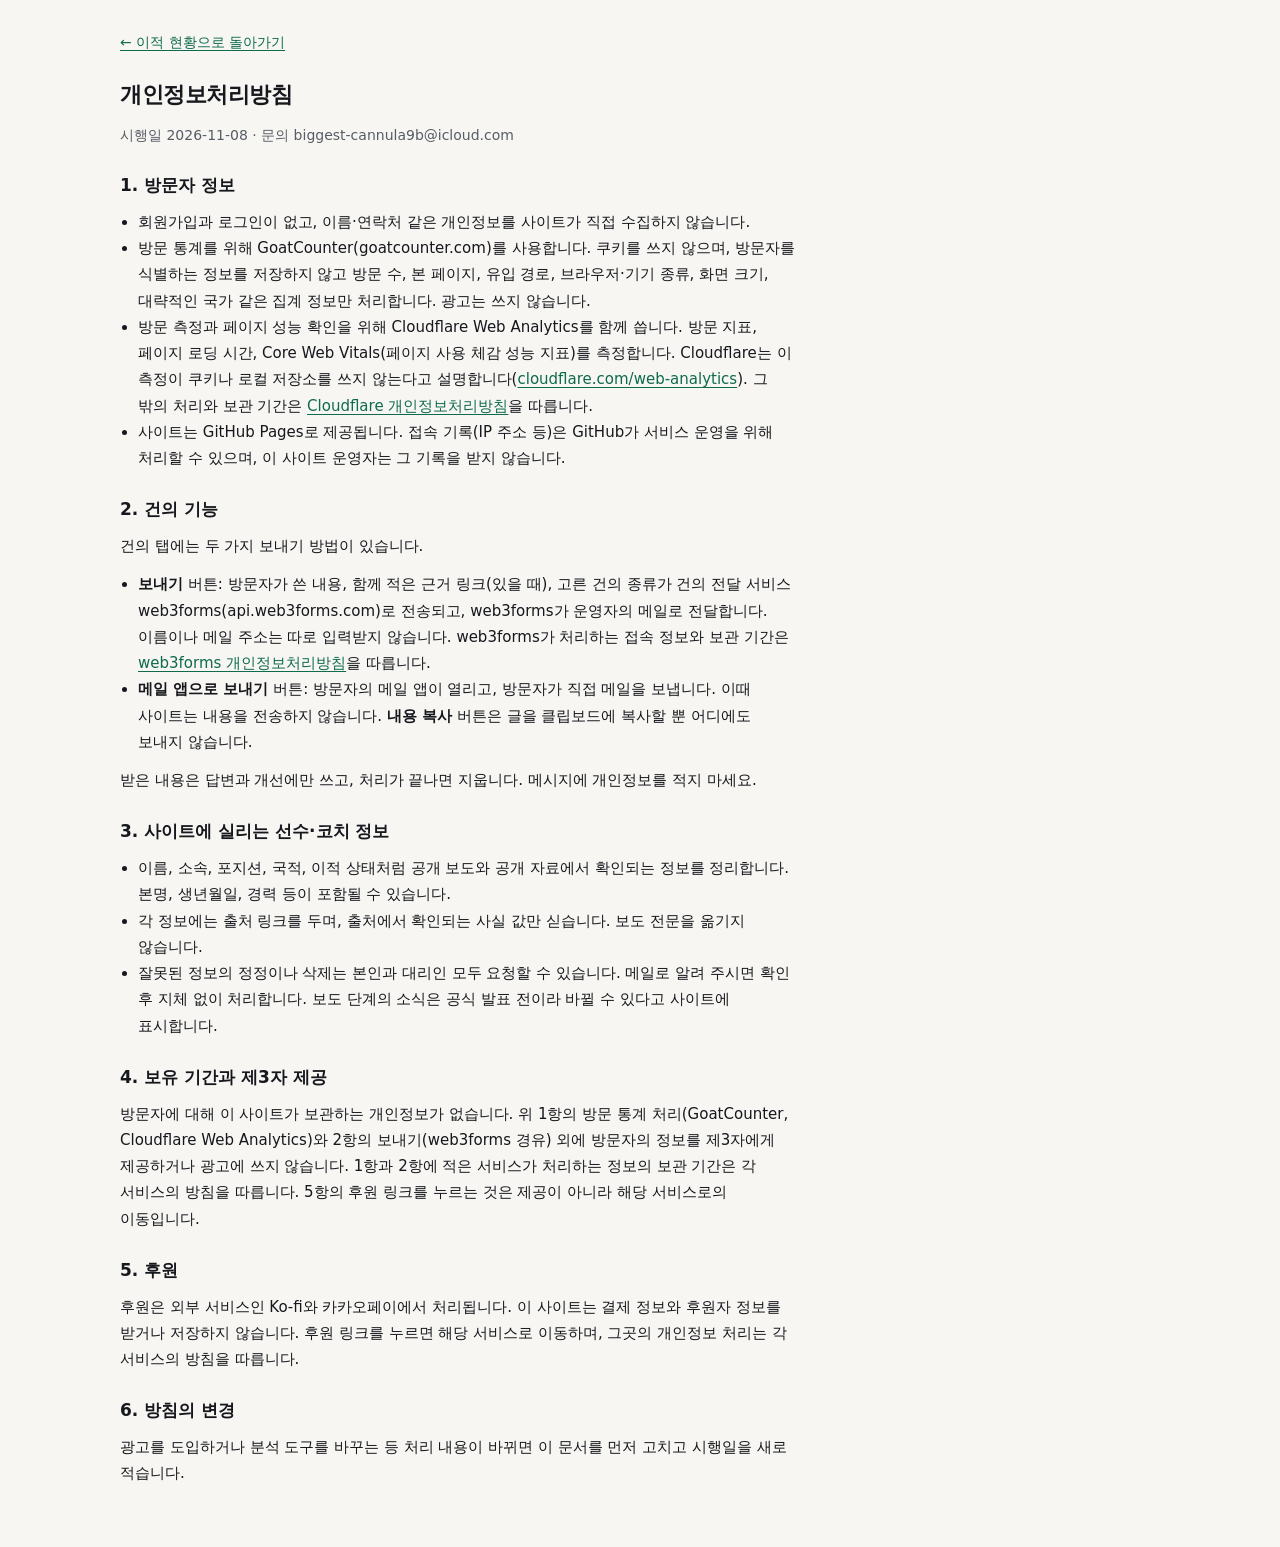
==== commit 73ef6d4e: "개인정보처리방침에 web3forms·Cloudflare Web Analytics 고지 - 건의 보내기는 web3forms 로 전송됨을 밝히고, 메일 앱 보내기와 구분 - Cloud" ====
--- a/privacy/index.html
+++ b/privacy/index.html
@@ -7,17 +7,23 @@
 </head><body><div class="page"><main class="doc">
 <a class="back" href="../">← 이적 현황으로 돌아가기</a>
 <h1>개인정보처리방침</h1>
-<p class="meta">시행일 2026-11-01 · 문의 biggest-cannula9b@icloud.com</p>
+<p class="meta">시행일 2026-11-08 · 문의 biggest-cannula9b@icloud.com</p>
 
 <h2>1. 방문자 정보</h2>
 <ul>
 <li>회원가입과 로그인이 없고, 이름·연락처 같은 개인정보를 사이트가 직접 수집하지 않습니다.</li>
 <li>방문 통계를 위해 GoatCounter(goatcounter.com)를 사용합니다. 쿠키를 쓰지 않으며, 방문자를 식별하는 정보를 저장하지 않고 방문 수, 본 페이지, 유입 경로, 브라우저·기기 종류, 화면 크기, 대략적인 국가 같은 집계 정보만 처리합니다. 광고는 쓰지 않습니다.</li>
+<li>방문 측정과 페이지 성능 확인을 위해 Cloudflare Web Analytics를 함께 씁니다. 방문 지표, 페이지 로딩 시간, Core Web Vitals(페이지 사용 체감 성능 지표)를 측정합니다. Cloudflare는 이 측정이 쿠키나 로컬 저장소를 쓰지 않는다고 설명합니다(<a href="https://www.cloudflare.com/web-analytics/">cloudflare.com/web-analytics</a>). 그 밖의 처리와 보관 기간은 <a href="https://www.cloudflare.com/privacypolicy/">Cloudflare 개인정보처리방침</a>을 따릅니다.</li>
 <li>사이트는 GitHub Pages로 제공됩니다. 접속 기록(IP 주소 등)은 GitHub가 서비스 운영을 위해 처리할 수 있으며, 이 사이트 운영자는 그 기록을 받지 않습니다.</li>
 </ul>
 
 <h2>2. 건의 기능</h2>
-<p>건의 탭은 방문자의 메일 앱을 열어 운영자 주소로 보내는 방식입니다. 사이트가 내용을 저장하지 않고, 방문자가 직접 보낸 메일만 운영자가 받습니다. 받은 내용은 답변과 개선에만 쓰고, 처리가 끝나면 지웁니다.</p>
+<p>건의 탭에는 두 가지 보내기 방법이 있습니다.</p>
+<ul>
+<li><strong>보내기</strong> 버튼: 방문자가 쓴 내용, 함께 적은 근거 링크(있을 때), 고른 건의 종류가 건의 전달 서비스 web3forms(api.web3forms.com)로 전송되고, web3forms가 운영자의 메일로 전달합니다. 이름이나 메일 주소는 따로 입력받지 않습니다. web3forms가 처리하는 접속 정보와 보관 기간은 <a href="https://web3forms.com/privacy">web3forms 개인정보처리방침</a>을 따릅니다.</li>
+<li><strong>메일 앱으로 보내기</strong> 버튼: 방문자의 메일 앱이 열리고, 방문자가 직접 메일을 보냅니다. 이때 사이트는 내용을 전송하지 않습니다. <strong>내용 복사</strong> 버튼은 글을 클립보드에 복사할 뿐 어디에도 보내지 않습니다.</li>
+</ul>
+<p>받은 내용은 답변과 개선에만 쓰고, 처리가 끝나면 지웁니다. 메시지에 개인정보를 적지 마세요.</p>
 
 <h2>3. 사이트에 실리는 선수·코치 정보</h2>
 <ul>
@@ -27,7 +33,7 @@
 </ul>
 
 <h2>4. 보유 기간과 제3자 제공</h2>
-<p>방문자에 대해 이 사이트가 보관하는 개인정보가 없습니다. 위 1항의 방문 통계 처리 외에 방문자의 정보를 제3자에게 제공하거나 광고에 쓰지 않습니다. 5항의 후원 링크를 누르는 것은 제공이 아니라 해당 서비스로의 이동입니다.</p>
+<p>방문자에 대해 이 사이트가 보관하는 개인정보가 없습니다. 위 1항의 방문 통계 처리(GoatCounter, Cloudflare Web Analytics)와 2항의 보내기(web3forms 경유) 외에 방문자의 정보를 제3자에게 제공하거나 광고에 쓰지 않습니다. 1항과 2항에 적은 서비스가 처리하는 정보의 보관 기간은 각 서비스의 방침을 따릅니다. 5항의 후원 링크를 누르는 것은 제공이 아니라 해당 서비스로의 이동입니다.</p>
 
 <h2>5. 후원</h2>
 <p>후원은 외부 서비스인 Ko-fi와 카카오페이에서 처리됩니다. 이 사이트는 결제 정보와 후원자 정보를 받거나 저장하지 않습니다. 후원 링크를 누르면 해당 서비스로 이동하며, 그곳의 개인정보 처리는 각 서비스의 방침을 따릅니다.</p>
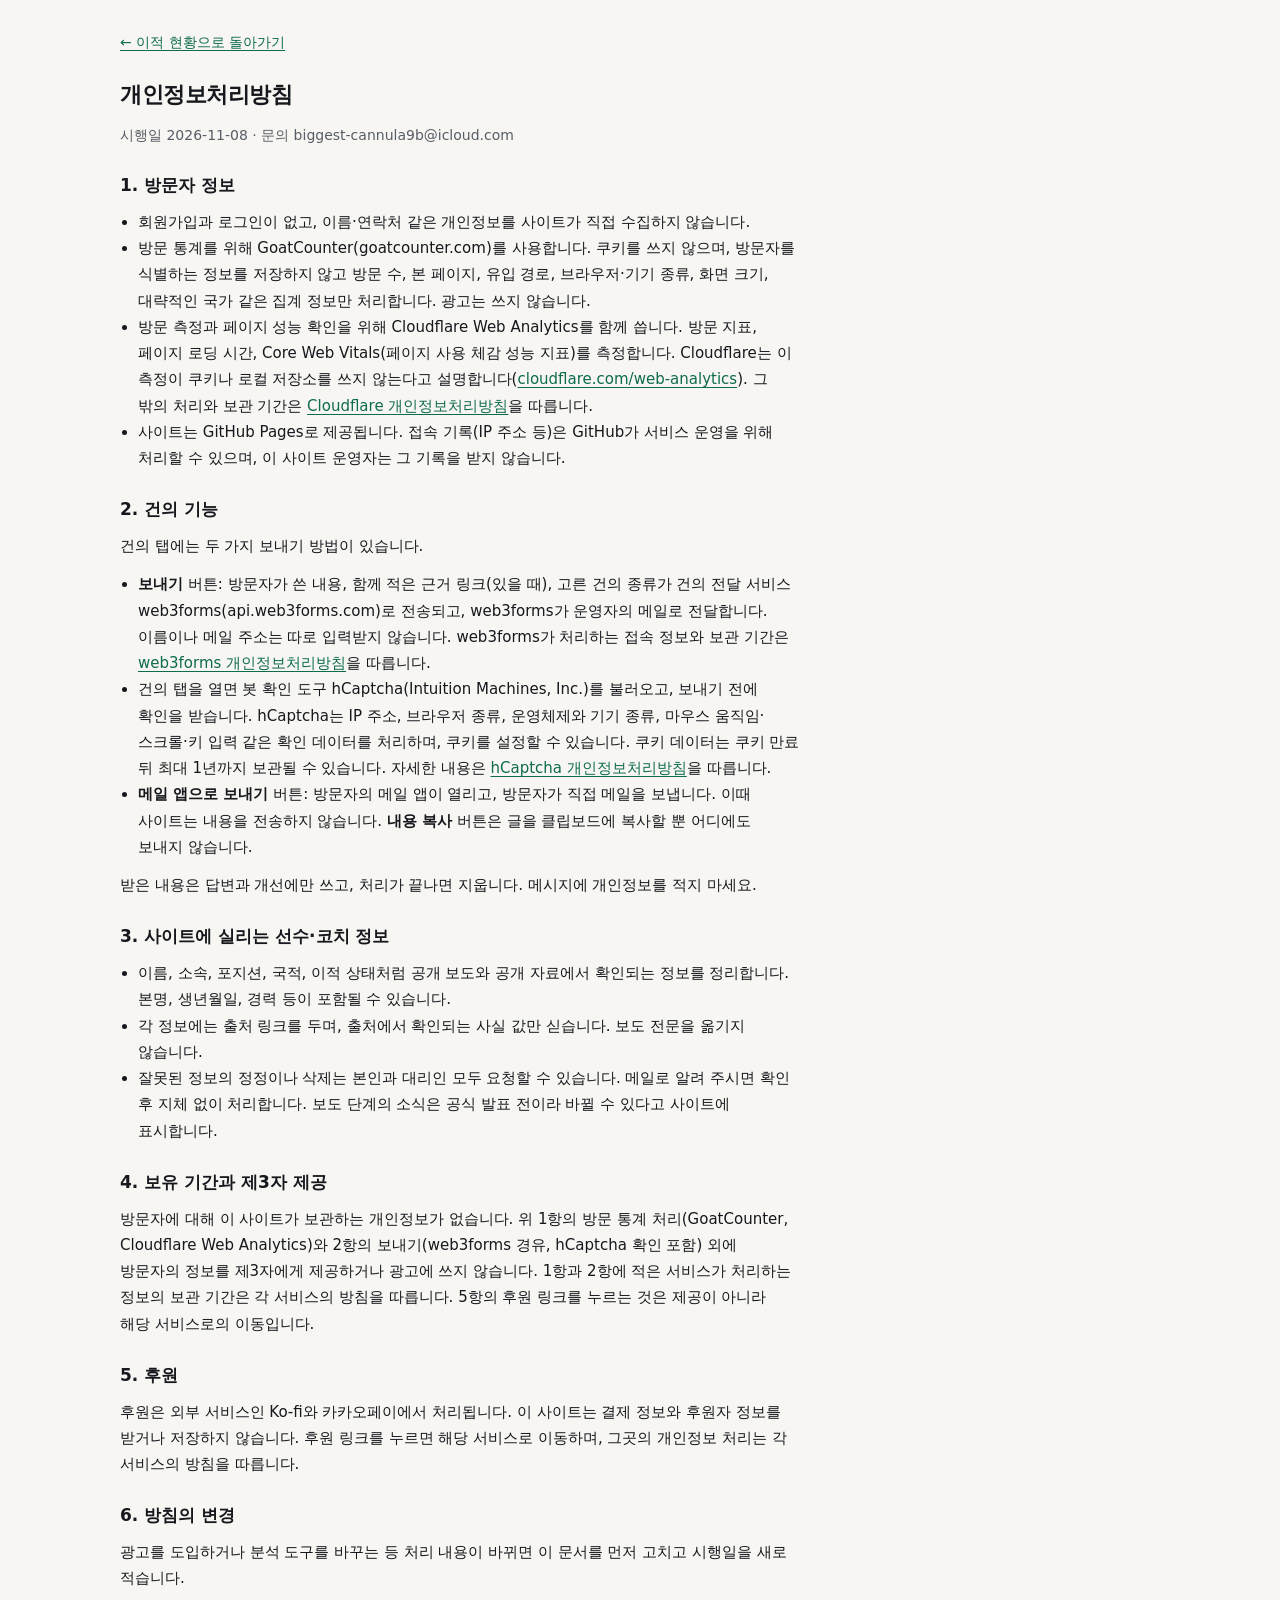
==== commit bbff094d: "건의 폼에 hCaptcha 추가(무료 요금제 사이트 키), 방침 고지 - 건의 탭을 열 때만 hCaptcha 불러오기, 토큰 없으면 보내지 않음, 보낸 뒤 reset - 스크립트 " ====
--- a/privacy/index.html
+++ b/privacy/index.html
@@ -21,6 +21,7 @@
 <p>건의 탭에는 두 가지 보내기 방법이 있습니다.</p>
 <ul>
 <li><strong>보내기</strong> 버튼: 방문자가 쓴 내용, 함께 적은 근거 링크(있을 때), 고른 건의 종류가 건의 전달 서비스 web3forms(api.web3forms.com)로 전송되고, web3forms가 운영자의 메일로 전달합니다. 이름이나 메일 주소는 따로 입력받지 않습니다. web3forms가 처리하는 접속 정보와 보관 기간은 <a href="https://web3forms.com/privacy">web3forms 개인정보처리방침</a>을 따릅니다.</li>
+<li>건의 탭을 열면 봇 확인 도구 hCaptcha(Intuition Machines, Inc.)를 불러오고, 보내기 전에 확인을 받습니다. hCaptcha는 IP 주소, 브라우저 종류, 운영체제와 기기 종류, 마우스 움직임·스크롤·키 입력 같은 확인 데이터를 처리하며, 쿠키를 설정할 수 있습니다. 쿠키 데이터는 쿠키 만료 뒤 최대 1년까지 보관될 수 있습니다. 자세한 내용은 <a href="https://www.hcaptcha.com/privacy">hCaptcha 개인정보처리방침</a>을 따릅니다.</li>
 <li><strong>메일 앱으로 보내기</strong> 버튼: 방문자의 메일 앱이 열리고, 방문자가 직접 메일을 보냅니다. 이때 사이트는 내용을 전송하지 않습니다. <strong>내용 복사</strong> 버튼은 글을 클립보드에 복사할 뿐 어디에도 보내지 않습니다.</li>
 </ul>
 <p>받은 내용은 답변과 개선에만 쓰고, 처리가 끝나면 지웁니다. 메시지에 개인정보를 적지 마세요.</p>
@@ -33,7 +34,7 @@
 </ul>
 
 <h2>4. 보유 기간과 제3자 제공</h2>
-<p>방문자에 대해 이 사이트가 보관하는 개인정보가 없습니다. 위 1항의 방문 통계 처리(GoatCounter, Cloudflare Web Analytics)와 2항의 보내기(web3forms 경유) 외에 방문자의 정보를 제3자에게 제공하거나 광고에 쓰지 않습니다. 1항과 2항에 적은 서비스가 처리하는 정보의 보관 기간은 각 서비스의 방침을 따릅니다. 5항의 후원 링크를 누르는 것은 제공이 아니라 해당 서비스로의 이동입니다.</p>
+<p>방문자에 대해 이 사이트가 보관하는 개인정보가 없습니다. 위 1항의 방문 통계 처리(GoatCounter, Cloudflare Web Analytics)와 2항의 보내기(web3forms 경유, hCaptcha 확인 포함) 외에 방문자의 정보를 제3자에게 제공하거나 광고에 쓰지 않습니다. 1항과 2항에 적은 서비스가 처리하는 정보의 보관 기간은 각 서비스의 방침을 따릅니다. 5항의 후원 링크를 누르는 것은 제공이 아니라 해당 서비스로의 이동입니다.</p>
 
 <h2>5. 후원</h2>
 <p>후원은 외부 서비스인 Ko-fi와 카카오페이에서 처리됩니다. 이 사이트는 결제 정보와 후원자 정보를 받거나 저장하지 않습니다. 후원 링크를 누르면 해당 서비스로 이동하며, 그곳의 개인정보 처리는 각 서비스의 방침을 따릅니다.</p>
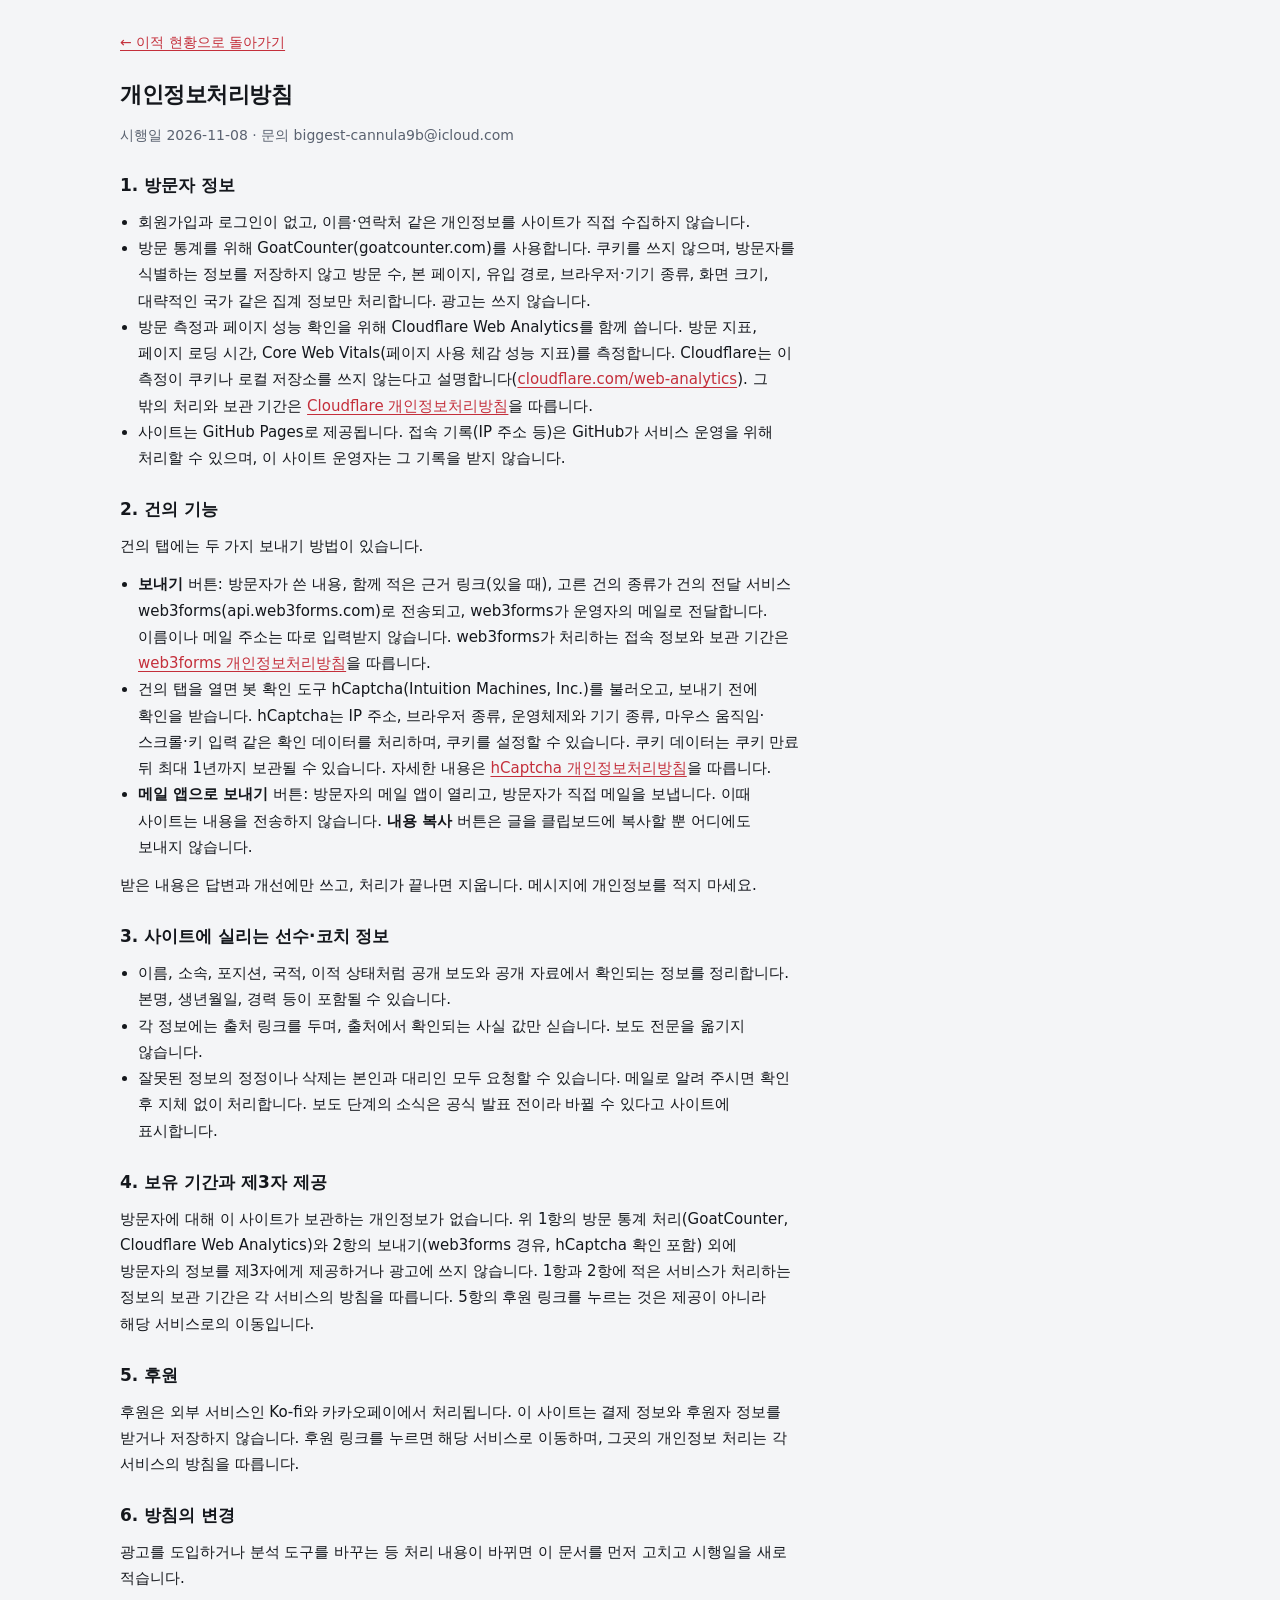
==== commit fc785e73: "D1: Ink·Coral 팔레트, 경고색 자주색, 화면 테마 전환, 머리 정리 - 라이트·다크 팔레트를 설계 문서 4.1 값으로 바꿨다. 강조는 코랄, 경고는 자주색 계열. - 1" ====
--- a/privacy/index.html
+++ b/privacy/index.html
@@ -1,7 +1,7 @@
-<!doctype html><html lang="ko"><head><meta charset="utf-8"><meta name="viewport" content="width=device-width,initial-scale=1,viewport-fit=cover">
+<!doctype html><html lang="ko"><head><script>try{var v=localStorage.getItem("vct-theme");v=v==="light"||v==="dark"?v:"system";if(v!=="system")document.documentElement.setAttribute("data-theme",v);document.addEventListener("DOMContentLoaded",function(){if(v!=="system")document.querySelectorAll('meta[name="theme-color"]').forEach(function(m){m.content=v==="dark"?"#0F1318":"#F4F5F7"})})}catch(e){}</script><meta charset="utf-8"><meta name="viewport" content="width=device-width,initial-scale=1,viewport-fit=cover">
 <meta name="robots" content="index,follow">
-<meta name="theme-color" content="#F7F6F2" media="(prefers-color-scheme: light)">
-<meta name="theme-color" content="#111413" media="(prefers-color-scheme: dark)">
+<meta name="theme-color" content="#F4F5F7" media="(prefers-color-scheme: light)">
+<meta name="theme-color" content="#0F1318" media="(prefers-color-scheme: dark)">
 <title>개인정보처리방침 · VCT LFT·FA 현황</title>
 <link rel="stylesheet" href="../css/style.css">
 </head><body><div class="page"><main class="doc">
--- a/css/style.css
+++ b/css/style.css
@@ -1,7 +1,7 @@
 :root{color-scheme:light} [hidden]{display:none!important} img{max-width:100%}
-/* 방향: 이적 원장(ledger). 종이빛 바탕에 짙은 잉크, 강조는 기존 초록 하나. 장식 대신 굵기 차이와 상태 띠·기호로 훑어 읽게 한다.
+/* 방향: 이적 원장(ledger). 종이빛 바탕에 짙은 잉크, 강조는 코랄 하나. 장식 대신 굵기 차이와 상태 띠·기호로 훑어 읽게 한다.
    토큰 3층(16회차 D-1): 1층 기본값(:root 와 다크 블록: 글자·간격·모서리·터치·원색) → 2층 의미(:root 에서 한 번만: --text-*, --space-*, --radius-*, --color-*, --status-*) → 3층 컴포넌트(규칙 맨 위의 --name 선언).
-   :root 와 테마 블록 밖에서는 2층·3층 토큰만 쓴다. 자세한 규칙은 docs/디자인/design-brief.md "토큰". */
+   :root 와 테마 블록 밖에서는 2층·3층 토큰만 쓴다. 새 팔레트·테마 규칙은 docs/디자인-설계-2026-11.md. */
 :root {
   /* 1층 기본값: 글자 크기, 간격, 모서리, 터치 크기, 원색(라이트). 테마에 따라 바뀌는 값은 아래 다크 블록이 다시 쓴다. */
   --fs-1: 13px; --fs-2: 14px; --fs-3: 15px; --fs-4: 17px; --fs-5: 22px; --fs-6: 28px;
@@ -9,13 +9,14 @@
   --sp-1: 4px; --sp-2: 8px; --sp-3: 12px; --sp-4: 16px; --sp-5: 24px; --sp-6: 32px; --sp-7: 48px;
   --r-1: 4px; --r-2: 8px; --r-pill: 999px;
   --tap: 36px;
-  --neutral-0: #FFFFFF; --neutral-50: #F7F6F2; --neutral-200: #DEDAD1; --neutral-600: #575D66; --neutral-900: #16181D;
-  --neutral-float: #FFFFFF; --neutral-mono: #16181D; --neutral-mono-fg: #F7F6F2;
-  --green-600: #0E6B4E; --green-on: #FFFFFF; --green-100: #D5EFE2; --green-900: #0A5A3A;
-  --amber-100: #FCEBC4; --amber-900: #6B4300; --amber-600: #C08400;
-  --slate-100: #E4E7EB; --slate-800: #3C4A53; --slate-400: #7B8794;
-  --red-100: #FBE3DD; --red-900: #8A2A12;
-  --shadow-float-prim: 0 2px 8px rgba(22, 24, 29, .14);
+  --neutral-0: #FFFFFF; --neutral-50: #F4F5F7; --neutral-200: #DDE1E6; --neutral-600: #5A6270; --neutral-900: #14171C;
+  --neutral-float: #FFFFFF; --neutral-mono: #14171C; --neutral-mono-fg: #F4F5F7;
+  --coral-600: #C42F3B; --coral-on: #FFFFFF;
+  --green-100: #D9F2E4; --green-600: #1E8A5A; --green-900: #0F5B39;
+  --amber-100: #FDECC8; --amber-900: #7A4A00; --amber-600: #C08400;
+  --slate-100: #E6E9EE; --slate-800: #3B4652; --slate-400: #7B8794;
+  --plum-100: #F3E3F0; --plum-900: #7A1F5C;
+  --shadow-float-prim: 0 2px 8px rgba(20, 23, 28, .14);
   /* 고정 요소의 높이·위치. 구역 머리는 탭 바 바로 밑에 붙인다: 틈이 생기면 행이 비쳐 보이므로 탭 높이와 같게 둔다. */
   --tab-h: 44px; --tabs-h: var(--tab-h);
   --dock-h: var(--tap);
@@ -36,35 +37,37 @@
   --control-h: var(--tap); --link-underline-offset: 3px;
   --color-bg: var(--neutral-50); --surface: var(--neutral-0); --surface-float: var(--neutral-float);
   --color-ink: var(--neutral-900); --color-mute: var(--neutral-600); --color-line: var(--neutral-200); --color-line-strong: var(--neutral-600);
-  --color-accent: var(--green-600); --color-on-accent: var(--green-on);
+  --color-accent: var(--coral-600); --color-on-accent: var(--coral-on);
   --color-mono-bg: var(--neutral-mono); --color-mono-fg: var(--neutral-mono-fg);
   --status-open-bg: var(--amber-100); --status-open-fg: var(--amber-900); --status-open-rail: var(--amber-600);
   --status-signed-bg: var(--green-100); --status-signed-fg: var(--green-900); --status-signed-rail: var(--green-600);
   --status-left-bg: var(--slate-100); --status-left-fg: var(--slate-800); --status-left-rail: var(--slate-400);
-  --status-warn-bg: var(--red-100); --status-warn-fg: var(--red-900);
+  --status-warn-bg: var(--plum-100); --status-warn-fg: var(--plum-900);
   /* 떠 있는 컨트롤(막대): 테두리는 본문 글자색 수준, 면은 바탕보다 살짝 밝게, 그림자는 라이트에서만 */
   --shadow-float: var(--shadow-float-prim);
 }
 @media (prefers-color-scheme: dark) {
   :root:not([data-theme="light"]) {
-    --neutral-0: #1A1E1C; --neutral-50: #111413; --neutral-200: #2E3531; --neutral-600: #A3ABA6; --neutral-900: #E9ECEA;
-    --neutral-float: #252B28; --neutral-mono: #252B28; --neutral-mono-fg: #E9ECEA;
-    --green-600: #5FD3A6; --green-on: #0B1F17; --green-100: #123B2B; --green-900: #7ADBAE;
-    --amber-100: #3B2D0C; --amber-900: #F4C873; --amber-600: #E0A93A;
-    --slate-100: #262E35; --slate-800: #B8C6CF; --slate-400: #8796A3;
-    --red-100: #43201A; --red-900: #F7B4A3;
+    --neutral-0: #181D24; --neutral-50: #0F1318; --neutral-200: #2A313B; --neutral-600: #9AA4B1; --neutral-900: #ECEFF3;
+    --neutral-float: #222831; --neutral-mono: #222831; --neutral-mono-fg: #ECEFF3;
+    --coral-600: #FF6B73; --coral-on: #1A0507;
+    --green-100: #123426; --green-600: #4CC08E; --green-900: #7ADBAE;
+    --amber-100: #3A2C0E; --amber-900: #F4C873; --amber-600: #E0A93A;
+    --slate-100: #252C35; --slate-800: #B8C4CF; --slate-400: #8796A3;
+    --plum-100: #3A1730; --plum-900: #F0A6D8;
     --shadow-float-prim: none;
     color-scheme: dark;
   }
 }
 /* 강제 다크: 위 블록과 같은 1층 값이다. CSS 는 두 조건(OS 다크, data-theme)을 한 규칙으로 묶지 못해 값을 두 번 쓴다. */
 :root[data-theme="dark"] {
-  --neutral-0: #1A1E1C; --neutral-50: #111413; --neutral-200: #2E3531; --neutral-600: #A3ABA6; --neutral-900: #E9ECEA;
-  --neutral-float: #252B28; --neutral-mono: #252B28; --neutral-mono-fg: #E9ECEA;
-  --green-600: #5FD3A6; --green-on: #0B1F17; --green-100: #123B2B; --green-900: #7ADBAE;
-  --amber-100: #3B2D0C; --amber-900: #F4C873; --amber-600: #E0A93A;
-  --slate-100: #262E35; --slate-800: #B8C6CF; --slate-400: #8796A3;
-  --red-100: #43201A; --red-900: #F7B4A3;
+  --neutral-0: #181D24; --neutral-50: #0F1318; --neutral-200: #2A313B; --neutral-600: #9AA4B1; --neutral-900: #ECEFF3;
+  --neutral-float: #222831; --neutral-mono: #222831; --neutral-mono-fg: #ECEFF3;
+  --coral-600: #FF6B73; --coral-on: #1A0507;
+  --green-100: #123426; --green-600: #4CC08E; --green-900: #7ADBAE;
+  --amber-100: #3A2C0E; --amber-900: #F4C873; --amber-600: #E0A93A;
+  --slate-100: #252C35; --slate-800: #B8C4CF; --slate-400: #8796A3;
+  --plum-100: #3A1730; --plum-900: #F0A6D8;
   --shadow-float-prim: none;
   color-scheme: dark;
 }
@@ -93,8 +96,9 @@
 /* ── 머리: 사이트 제목 한 줄과 기준 시각 */
 .top { display: grid; grid-template-columns: minmax(0, 1fr) auto; align-items: center; gap: var(--space-s) var(--space-l); }
 .top-text { display: flex; flex-direction: column; gap: var(--space-xs); min-width: 0; }
-/* 오른쪽 칸: EN/KR 전환 위, 후원 메뉴 아래. 두 칸 모두 오른쪽 정렬이다. */
+/* 오른쪽 칸: 테마 전환과 EN/KR 한 줄, 후원 메뉴 아래. 두 칸 모두 오른쪽 정렬이다. */
 .top-side { display: flex; flex-direction: column; align-items: flex-end; gap: var(--space-m); }
+.top-prefs { display: flex; flex-wrap: wrap; justify-content: flex-end; align-items: center; gap: var(--space-s); }
 .site { margin: 0; font-size: var(--text-title); font-weight: 800; line-height: 1.3; letter-spacing: -0.02em; }
 p.site { font-size: var(--text-small); font-weight: 700; color: var(--color-mute); letter-spacing: 0; }
 .lede { margin: 0; color: var(--color-mute); font-size: var(--text-small); }
@@ -106,10 +110,11 @@
 .support-menu a:hover { border-color: var(--color-mute); text-decoration: underline; text-underline-offset: var(--link-underline-offset); }
 /* EN/KR 전환: 현재 언어는 굵기와 밑줄로도 보인다(색만으로 구분하지 않는다). */
 /* 전환 버튼은 내용 폭을 지킨다: 부모 flex 가 늘이거나 줄이지 못하게 한다. */
-.lang-switch { display: inline-flex; flex: 0 0 auto; width: auto; max-width: max-content; align-items: center; border: 1px solid var(--color-line-strong); border-radius: var(--radius-pill); overflow: hidden; font-size: var(--text-small); }
-.lang-switch a { display: inline-flex; flex: 0 0 auto; align-items: center; min-height: var(--control-h); padding: 0 var(--space-m); color: var(--color-mute); text-decoration: none; }
-.lang-switch a:hover { color: var(--color-ink); text-decoration: underline; text-underline-offset: var(--link-underline-offset); }
-.lang-switch a[aria-current="true"] { color: var(--color-ink); font-weight: 700; text-decoration: underline; text-underline-offset: var(--link-underline-offset); background: var(--surface); }
+/* 테마 전환(시스템·라이트·다크)은 EN/KR 과 같은 알약 묶음을 쓴다. 고른 칸은 굵기와 밑줄로도 보인다. */
+.lang-switch, .theme-switch { display: inline-flex; flex: 0 0 auto; width: auto; max-width: max-content; align-items: center; border: 1px solid var(--color-line-strong); border-radius: var(--radius-pill); overflow: hidden; font-size: var(--text-small); }
+.lang-switch a, .theme-switch button { display: inline-flex; flex: 0 0 auto; align-items: center; min-height: var(--control-h); padding: 0 var(--space-m); border: 0; background: none; color: var(--color-mute); text-decoration: none; }
+.lang-switch a:hover, .theme-switch button:hover { color: var(--color-ink); text-decoration: underline; text-underline-offset: var(--link-underline-offset); }
+.lang-switch a[aria-current="true"], .theme-switch button[aria-pressed="true"] { color: var(--color-ink); font-weight: 700; text-decoration: underline; text-underline-offset: var(--link-underline-offset); background: var(--surface); }
 /* 원문 표시: 영문 화면의 한국어 글. KR 표시는 글자 크기를 줄여 테두리 칸으로 둔다. */
 .kr-tag { --kr-pad: 5px; --kr-shift: 1px; display: inline-block; margin-left: var(--space-xs); padding: 0 var(--kr-pad); border: 1px solid var(--color-line); border-radius: var(--radius-s); font-size: var(--text-meta); line-height: 1.5; color: var(--color-mute); vertical-align: var(--kr-shift); }
 
@@ -316,6 +321,8 @@
 .dp-team > a { font-weight: 700; }
 .dp-facts-inline { --facts-gap: 6px; margin-left: var(--facts-gap); color: var(--color-mute); font-size: var(--text-small); }
 .dp-off { display: inline-block; padding: 0 var(--space-s); border-radius: var(--radius-s); font-size: var(--text-meta); font-weight: 700; background: var(--status-warn-bg); color: var(--status-warn-fg); }
+/* 경고색(자주색 계열)은 색만으로 알리지 않는다: 앞에 ⚠ 를 붙인다. */
+.wk.withdraw::before, .dp-box::before, .dp-off::before { margin-right: var(--space-xs); content: "⚠"; content: "⚠" / ""; }
 /* 경력: 진행 중 칸은 면 배경, 강조 점, "진행 중" 라벨 */
 .dp-career { list-style: none; margin: 0; padding: 0 0 0 var(--space-xl); border-left: 2px solid var(--color-line); display: flex; flex-direction: column; gap: var(--space-s); }
 .dp-cr { --cr-gap-y: 2px; --cr-dot: 10px; --cr-dot-x: -31px; --cr-dot-x-now: -19px; position: relative; display: flex; flex-wrap: wrap; align-items: baseline; gap: var(--cr-gap-y) var(--space-m); padding: var(--space-xs) 0; }
@@ -338,9 +345,9 @@
   .site { font-size: var(--text-site); }
   .top { grid-template-columns: minmax(0, 1fr); gap: var(--space-s); }
   .top-text { gap: var(--space-s); }
-  /* 600px 이하: 후원 메뉴는 왼쪽, EN/KR 은 오른쪽, 좁으면 줄을 바꾼다. */
+  /* 600px 이하: 후원 메뉴는 왼쪽, 테마와 EN/KR 은 오른쪽, 좁으면 줄을 바꾼다. */
   .top-side { flex-direction: row; flex-wrap: wrap; justify-content: space-between; align-items: center; gap: var(--space-s); width: 100%; }
-  .top-side .lang-switch { order: 2; margin-left: auto; align-self: center; }
+  .top-prefs { order: 2; margin-left: auto; align-self: center; }
   .support-menu { flex-wrap: wrap; }
   .lede .intro { display: none; }
   .lede { font-size: var(--text-meta); }
